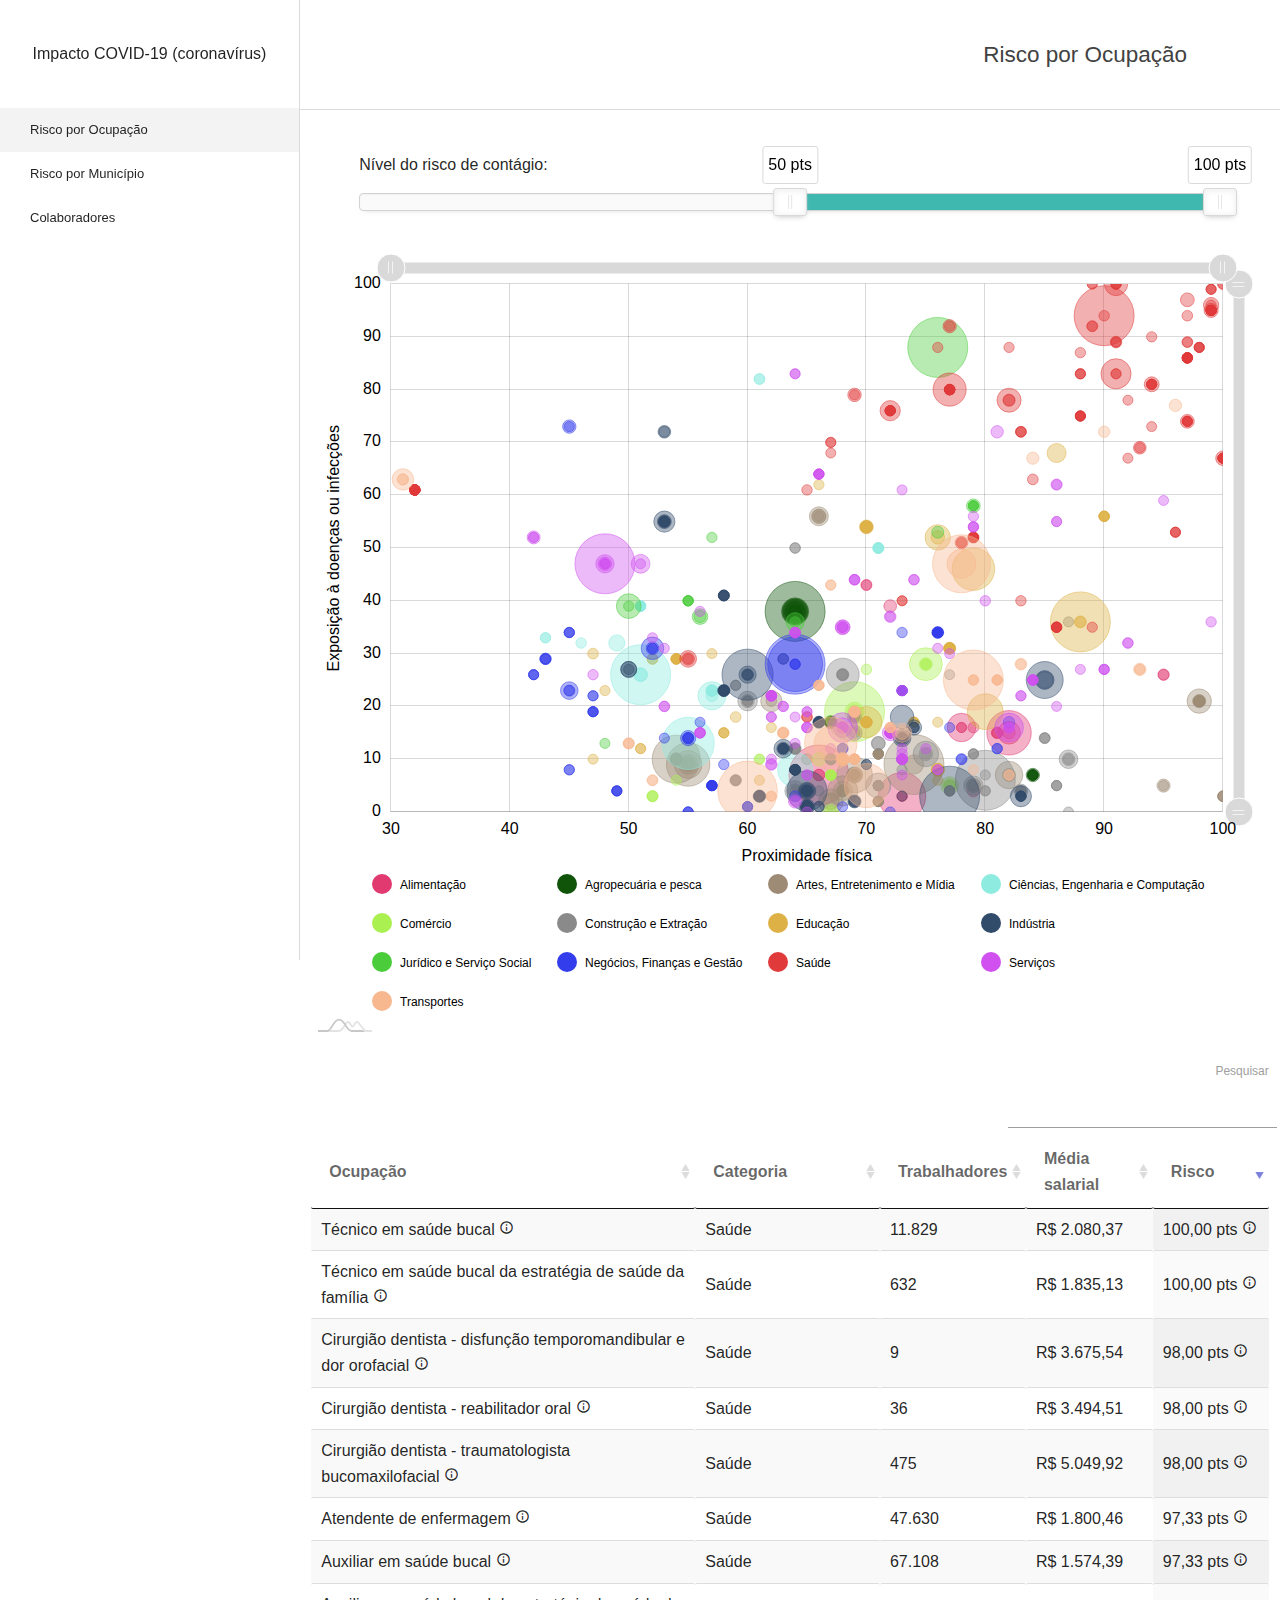
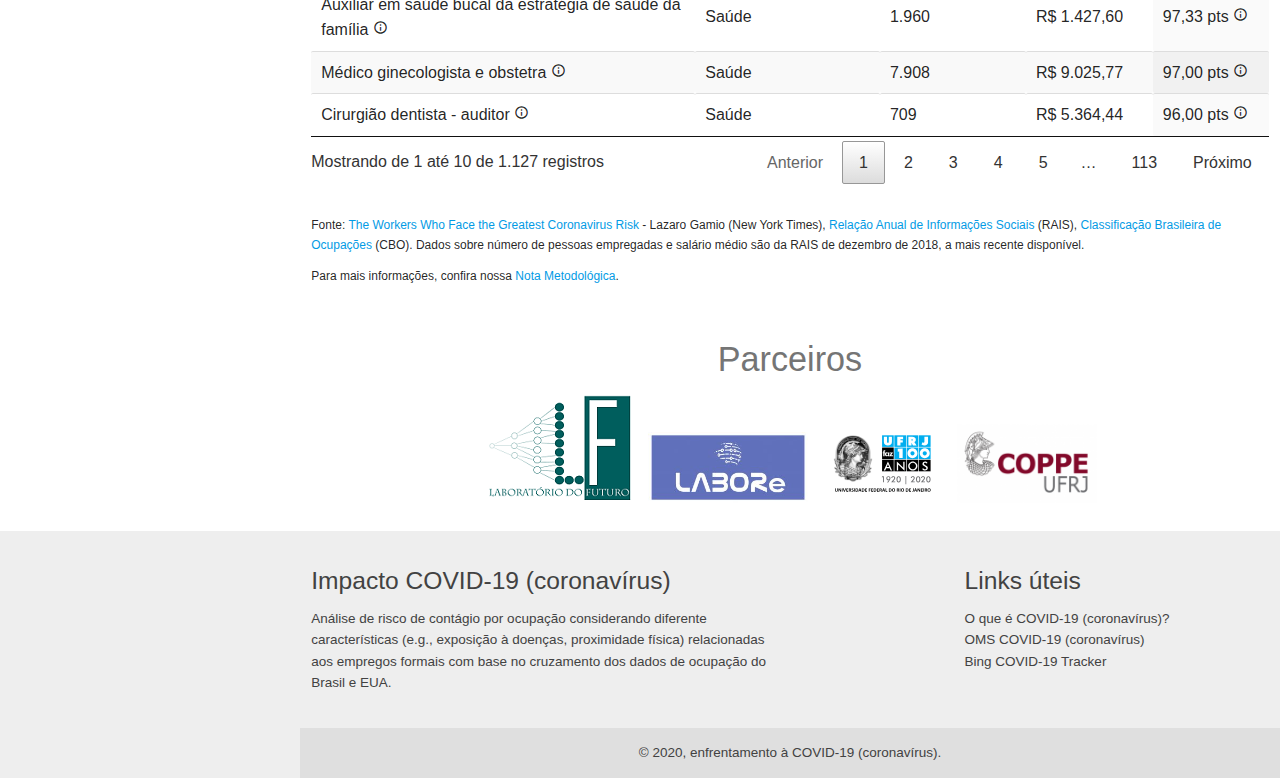
==== index.html @ 2da79224 "Modificação da URL da labore." ====
<!DOCTYPE html>
<html>
    <head>
        <!-- Global site tag (gtag.js) - Google Analytics -->
        <script async src="https://www.googletagmanager.com/gtag/js?id=UA-156894371-3"></script>
        <script>
            window.dataLayer = window.dataLayer || [];
            function gtag(){dataLayer.push(arguments);}
            gtag('js', new Date());
            gtag('config', 'UA-156894371-3');
        </script>

        <title>Risco de Contágio por Ocupação no Brasil - Impacto COVID-19 (coronavírus)</title>
        <meta http-equiv="Content-Type" content="text/html; charset=utf-8">
        <meta name="viewport" content="width=device-width, initial-scale=1.0">

        <meta name="description" content="Análise de risco de contágio por ocupação considerando diferente características (e.g., exposição à doenças, proximidade física) relacionadas aos empregos formais com base no cruzamento dos dados de ocupação do Brasil e EUA.">
        <meta name="keywords" content="covid-19, coronavírus, análise, risco, contágio, ocupação, emprego formal, exposição à doenças, proximidade física, contato com outras pessoas, Brasil, EUA, Estados Unidos">
        <meta name="robots" content="all" />

        <link rel="shortcut icon" href="image/favicon.png" type="image/ico"/>
        <link rel="apple-touch-icon-precomposed" sizes="57x57" href="image/apple-touch-icon-iphone.png"/>
        <link rel="apple-touch-icon-precomposed" sizes="72x72" href="image/apple-touch-icon-ipad.png"/>
        <link rel="apple-touch-icon-precomposed" sizes="114x114" href="image/apple-touch-icon-iphone-retina.png"/>

        <!--Import Google Icon Font-->
        <link href="https://fonts.googleapis.com/icon?family=Material+Icons" rel="stylesheet">
        <!--Import materialize plugin-->
        <link type="text/css" rel="stylesheet" href="plugins/materialize/css/materialize.min.css" media="screen,projection"/>
        <!--Import noUiSlider plugin-->
        <link type="text/css" rel="stylesheet" href="plugins/noUiSlider/nouislider.min.css" rel="stylesheet" />
        <!--Import DataTables plugin-->
        <link rel="stylesheet" type="text/css" href="plugins/DataTables/datatables.min.css"/>
        <!--Import application style-->
        <link type="text/css" rel="stylesheet" href="application.css" rel="stylesheet" />

        <!--Let browser know website is optimized for mobile-->
        <meta name="viewport" content="width=device-width, initial-scale=1.0"/>
        <!--[if lt IE 9]>
        <script src="//html5shiv.googlecode.com/svn/trunk/html5.js"></script>
        <![endif]-->
    </head>
    <body>
        <div id="loading"></div>
        <header>
            <nav class="top-nav">
                <div class="container">
                    <div class="nav-wrapper">
                        <div class="row">
                            <div class="col s12 m10 offset-m1">
                                <h1 class="header grey-text text-darken-3">Risco por Ocupação</h1>
                            </div>
                        </div>
                    </div>
                </div>
            </nav>
            <div class="container">
                <a href="#" data-target="nav-mobile" class="top-nav sidenav-trigger full hide-on-large-only">
                    <i class="material-icons">menu</i>
                </a>
            </div>
            <ul id="nav-mobile" class="sidenav sidenav-fixed">
                <li class="logo">Impacto COVID-19 (coronavírus)</li>
                <li class="bold active">
                    <a href="/" class="waves-effect waves-teal">Risco por Ocupação</a>
                </li>
                <li class="bold">
                    <a href="/municipio.html" class="waves-effect waves-teal">Risco por Município</a>
                </li>
                <li class="bold">
                    <a href="/colaboradores.html" class="waves-effect waves-teal">Colaboradores</a>
                </li>
            </ul>
        </header>
        <main>
            <div class="container">
                <div class="row">
                    <div class="col s12">
                        <br />
                        <div id="slider-container">
                            <p>Nível do risco de contágio:</p>
                            <div id="slider"></div>
                        </div>
                        <br />
                        <div id="chart-bubble"></div>
                    </div>
                </div>
                <div class="row">
                    <div class="col s12">
                        <table id="datatable" class="display responsive-table" width="100%"></table>
                    </div>
                </div>
                <div class="row">
                    <div id="research-notes" class="col s12">
                        <p>Fonte: <a href="https://www.nytimes.com/interactive/2020/03/15/business/economy/coronavirus-worker-risk.html">The Workers Who Face the Greatest Coronavirus Risk</a> - Lazaro Gamio (New York Times), <a href="http://trabalho.gov.br/rais">Relação Anual de Informações Sociais</a> (RAIS), <a href="http://www.mtecbo.gov.br/cbosite/pages/informacoesGerais.jsf">Classificação Brasileira de Ocupações</a> (CBO). Dados sobre número de pessoas empregadas e salário médio são da RAIS de dezembro de 2018, a mais recente disponível.</p>
                        <p>Para mais informações, confira nossa <a href="nota-metodologica.pdf">Nota Metodológica</a>.</p>
                    </div>
                </div>
                <div class="row">
                    <div class="col s12">
                        <h4 class="grey-text text-darken-1 center-align">Parceiros</h4>
                    </div>
                    <div class="col s12 center-align">
                        <a href="http://labfuturo.cos.ufrj.br/">
                            <img class="logo-laboratorio-futuro" src="image/logo-laboratorio-futuro.bmp" alt="Laboratório do Futuro" title="Laboratório do Futuro">
                        </a>
                        <a href="https://www.labore.tech/">
                            <img class="logo-labore" src="image/logo-labore.jpg" alt="LABORE" title="LABORE">
                        </a>
                        <a href="https://ufrj.br/">
                            <img class="logo-ufrj" src="image/logo-ufrj.svg" alt="UFRJ" title="UFRJ">
                        </a>
                        <a href="https://coppe.ufrj.br/">
                            <img class="logo-coppe" src="image/logo-coppe.png" alt="COPPE" title="COPPE">
                        </a>
                    </div>
                </div>
            </div>
        </main>
        <footer class="page-footer grey lighten-3">
            <div class="container">
                <div class="row">
                    <div class="col l6 s12">
                        <h5 class="grey-text text-darken-3">Impacto COVID-19 (coronavírus)</h5>
                        <p class="grey-text text-darken-3">Análise de risco de contágio por ocupação considerando diferente características (e.g., exposição à doenças, proximidade física) relacionadas aos empregos formais com base no cruzamento dos dados de ocupação do Brasil e EUA.</p>
                    </div>
                    <div class="col offset-l2 l4 s12">
                        <h5 class="grey-text text-darken-3">Links úteis</h5>
                        <ul>
                            <li><a class="grey-text text-darken-3" href="https://coronavirus.saude.gov.br/">O que é COVID-19 (coronavírus)?</a></li>
                            <li><a class="grey-text text-darken-3" href="https://www.who.int/health-topics/coronavirus">OMS COVID-19 (coronavírus)</a></li>
                            <li><a class="grey-text text-darken-3" href="https://www.bing.com/covid">Bing COVID-19 Tracker</a></li>
                        </ul>
                    </div>
                </div>
            </div>
            <div class="footer-copyright">
                <div class="grey-text text-darken-3 container center-align">
                    © 2020, enfrentamento à COVID-19 (coronavírus).
                </div>
            </div>
        </footer>

        <!--Import jquery plugin-->
        <script type="text/javascript" src="plugins/jquery/jquery-3.1.1.js"></script>

        <!--Import materialize plugin-->
        <script type="text/javascript" src="plugins/materialize/js/materialize.min.js"></script>

        <!--Import nouislider plugin-->
        <script type="text/javascript" src="plugins/noUiSlider/nouislider.min.js"></script>

        <!--Import amcharts plugin-->
        <script type="text/javascript" src="plugins/amcharts4/core.js"></script>
        <script type="text/javascript" src="plugins/amcharts4/charts.js"></script>
        <script type="text/javascript" src="plugins/amcharts4/themes/frozen.js"></script>
        <script type="text/javascript" src="plugins/amcharts4/lang/pt_BR.js"></script>

        <!--Import DataTables plugin-->
        <script type="text/javascript" src="plugins/DataTables/datatables.min.js"></script>

        <!--Import index script-->
        <script type="text/javascript" src="index.js"></script>
    </body>
</html>
---- plugins/noUiSlider/nouislider.min.css ----
/*! nouislider - 14.1.1 - 12/15/2019 */
.noUi-target,.noUi-target *{-webkit-touch-callout:none;-webkit-tap-highlight-color:transparent;-webkit-user-select:none;-ms-touch-action:none;touch-action:none;-ms-user-select:none;-moz-user-select:none;user-select:none;-moz-box-sizing:border-box;box-sizing:border-box}.noUi-target{position:relative}.noUi-base,.noUi-connects{width:100%;height:100%;position:relative;z-index:1}.noUi-connects{overflow:hidden;z-index:0}.noUi-connect,.noUi-origin{will-change:transform;position:absolute;z-index:1;top:0;right:0;-ms-transform-origin:0 0;-webkit-transform-origin:0 0;-webkit-transform-style:preserve-3d;transform-origin:0 0;transform-style:flat}.noUi-connect{height:100%;width:100%}.noUi-origin{height:10%;width:10%}.noUi-txt-dir-rtl.noUi-horizontal .noUi-origin{left:0;right:auto}.noUi-vertical .noUi-origin{width:0}.noUi-horizontal .noUi-origin{height:0}.noUi-handle{-webkit-backface-visibility:hidden;backface-visibility:hidden;position:absolute}.noUi-touch-area{height:100%;width:100%}.noUi-state-tap .noUi-connect,.noUi-state-tap .noUi-origin{-webkit-transition:transform .3s;transition:transform .3s}.noUi-state-drag *{cursor:inherit!important}.noUi-horizontal{height:18px}.noUi-horizontal .noUi-handle{width:34px;height:28px;right:-17px;top:-6px}.noUi-vertical{width:18px}.noUi-vertical .noUi-handle{width:28px;height:34px;right:-6px;top:-17px}.noUi-txt-dir-rtl.noUi-horizontal .noUi-handle{left:-17px;right:auto}.noUi-target{background:#FAFAFA;border-radius:4px;border:1px solid #D3D3D3;box-shadow:inset 0 1px 1px #F0F0F0,0 3px 6px -5px #BBB}.noUi-connects{border-radius:3px}.noUi-connect{background:#3FB8AF}.noUi-draggable{cursor:ew-resize}.noUi-vertical .noUi-draggable{cursor:ns-resize}.noUi-handle{border:1px solid #D9D9D9;border-radius:3px;background:#FFF;cursor:default;box-shadow:inset 0 0 1px #FFF,inset 0 1px 7px #EBEBEB,0 3px 6px -3px #BBB}.noUi-active{box-shadow:inset 0 0 1px #FFF,inset 0 1px 7px #DDD,0 3px 6px -3px #BBB}.noUi-handle:after,.noUi-handle:before{content:"";display:block;position:absolute;height:14px;width:1px;background:#E8E7E6;left:14px;top:6px}.noUi-handle:after{left:17px}.noUi-vertical .noUi-handle:after,.noUi-vertical .noUi-handle:before{width:14px;height:1px;left:6px;top:14px}.noUi-vertical .noUi-handle:after{top:17px}[disabled] .noUi-connect{background:#B8B8B8}[disabled] .noUi-handle,[disabled].noUi-handle,[disabled].noUi-target{cursor:not-allowed}.noUi-pips,.noUi-pips *{-moz-box-sizing:border-box;box-sizing:border-box}.noUi-pips{position:absolute;color:#999}.noUi-value{position:absolute;white-space:nowrap;text-align:center}.noUi-value-sub{color:#ccc;font-size:10px}.noUi-marker{position:absolute;background:#CCC}.noUi-marker-sub{background:#AAA}.noUi-marker-large{background:#AAA}.noUi-pips-horizontal{padding:10px 0;height:80px;top:100%;left:0;width:100%}.noUi-value-horizontal{-webkit-transform:translate(-50%,50%);transform:translate(-50%,50%)}.noUi-rtl .noUi-value-horizontal{-webkit-transform:translate(50%,50%);transform:translate(50%,50%)}.noUi-marker-horizontal.noUi-marker{margin-left:-1px;width:2px;height:5px}.noUi-marker-horizontal.noUi-marker-sub{height:10px}.noUi-marker-horizontal.noUi-marker-large{height:15px}.noUi-pips-vertical{padding:0 10px;height:100%;top:0;left:100%}.noUi-value-vertical{-webkit-transform:translate(0,-50%);transform:translate(0,-50%);padding-left:25px}.noUi-rtl .noUi-value-vertical{-webkit-transform:translate(0,50%);transform:translate(0,50%)}.noUi-marker-vertical.noUi-marker{width:5px;height:2px;margin-top:-1px}.noUi-marker-vertical.noUi-marker-sub{width:10px}.noUi-marker-vertical.noUi-marker-large{width:15px}.noUi-tooltip{display:block;position:absolute;border:1px solid #D9D9D9;border-radius:3px;background:#fff;color:#000;padding:5px;text-align:center;white-space:nowrap}.noUi-horizontal .noUi-tooltip{-webkit-transform:translate(-50%,0);transform:translate(-50%,0);left:50%;bottom:120%}.noUi-vertical .noUi-tooltip{-webkit-transform:translate(0,-50%);transform:translate(0,-50%);top:50%;right:120%}
---- application.css ----
body {
	display: flex;
	min-height: 100vh;
	flex-direction: column;
}

#loading {
	display: block;
	position: fixed;
    z-index: 1000;
    top: 0;
    left: 0;
    height: 100%;
    width: 100%;
	background: rgba(255, 255, 255, .7) 
                url('image/loading.gif') 
                50% 50% 
                no-repeat;
}

.header {
    color: #455a64;
    font-weight: 300;
}

nav.top-nav h1.header {
	margin: 0;
	padding-top: 43px;
	font-size: 1.5rem;
	text-align: right
}

a.sidenav-trigger.top-nav {
	color: #455a64;
}

ul.sidenav.sidenav-fixed li.logo {
    text-align: center;
    margin-top: 32px;
    margin-bottom: 32px;
}

main {
	flex: 1 0 auto;
}

#slider-container {
	max-width: 90%;
    margin: auto;
}

#chart-bubble {
	width: 100%;
	height: 800px
}

#chart-map {
	width: 100%;
	height: 500px
}

#chart-map-legend-container {
	width: 55px;
	padding: 5px;
	left: 10px !important;
	bottom: 30px !important;
	background-color: #fff;
	border: 1px solid #eee;
	text-align: center;
	font-size: 12px;
	-webkit-border-radius: 5px;
	-moz-border-radius: 5px;
	border-radius: 5px;
}

#chart-map-type-container {
	left: 10px !important;
	top: 10px !important;
}

#chart-map-type {
	display: block !important;
}

#chart-map-legend img {
	margin-top: 10px;
	margin-bottom: 10px;
}

#datatable_length {
	display: none;
}

#research-notes {
	font-size: 12px;
}

.logo-laboratorio-futuro {
	max-width: 150px;
}

.logo-labore {
	max-width: 160px;
	margin-left: 10px;
}

.logo-ufrj {
	max-width: 120px;
	margin-left: 10px;
}

.logo-coppe {
	max-width: 140px;
	margin-left: 10px;
}

@media screen and (max-width:992px) and (min-width:600px) {

	#datatable>thead>tr>th {
		width: 100% !important;
		height: 40px !important;
		padding: 0px !important;
		border-bottom: 1px solid #ccc;
	}

	#datatable>tbody>tr>td {
		width: 100% !important;
		height: 40px !important;
		padding: 0px !important;
	}

	#datatable>thead>tr {
		padding: 0px !important;
	}

	#datatable>thead {
		width: 20% !important;
	}

	#datatable>tbody {
		width: 79% !important;
	}

}

@media screen and (max-width:599px) {

	nav .brand-logo {
	    font-size: 1.3rem;
	}

	#datatable>thead>tr>th {
		width: 100% !important;
		height: 40px !important;
		padding: 0px !important;
		border-bottom: 1px solid #ccc;
	}

	#datatable>tbody>tr>td {
		width: 100% !important;
		height: 40px !important;
		padding: 0px !important;
	}

	#datatable>thead>tr {
		padding: 0px !important;
	}

	#datatable>thead {
		width: 30% !important;
	}

	#datatable>tbody {
		width: 69% !important;
	}

}
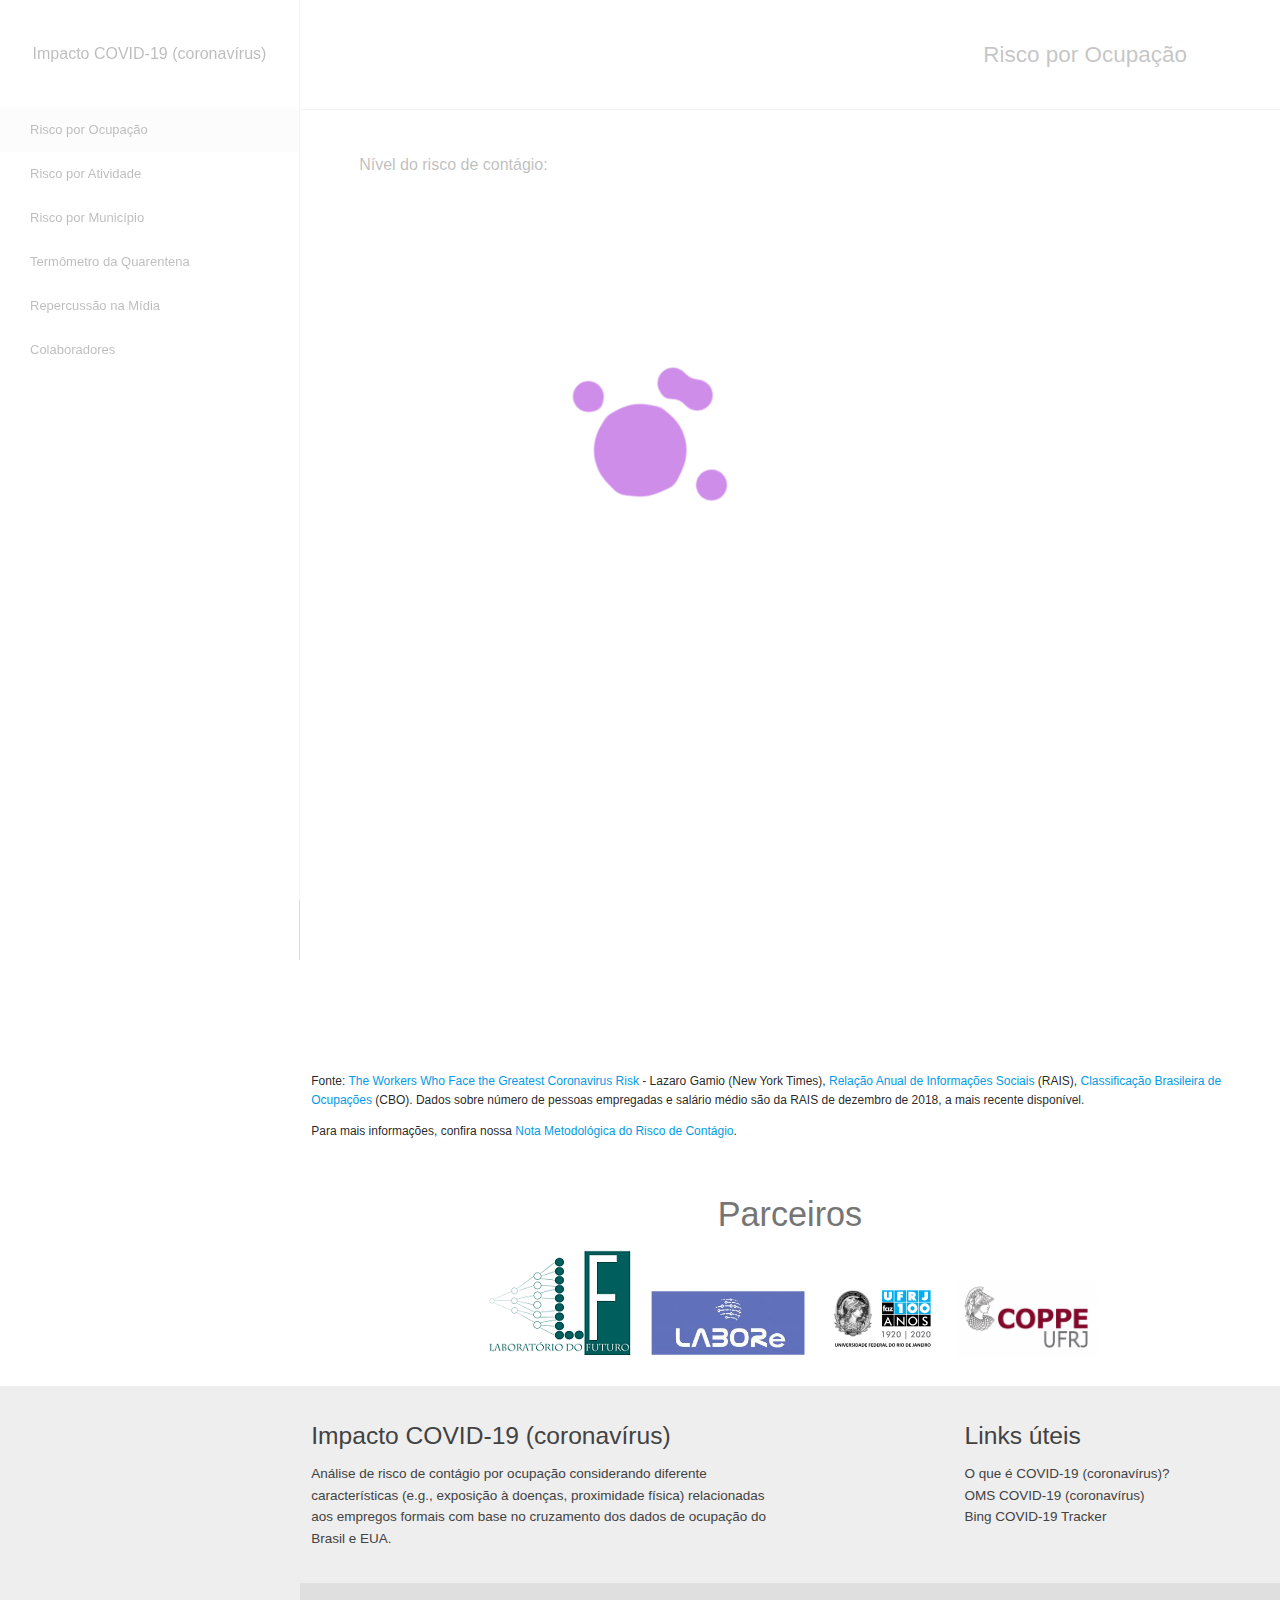
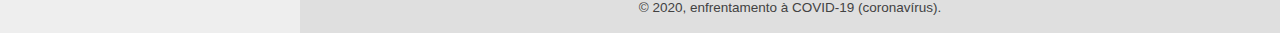
==== commit 6433aa4b: "Adição da página de risco por atividade (CNAE)." ====
--- a/index.html
+++ b/index.html
@@ -32,7 +32,7 @@
         <!--Import DataTables plugin-->
         <link rel="stylesheet" type="text/css" href="plugins/DataTables/datatables.min.css"/>
         <!--Import application style-->
-        <link type="text/css" rel="stylesheet" href="application.css" rel="stylesheet" />
+        <link type="text/css" rel="stylesheet" href="css/application.css" rel="stylesheet" />
 
         <!--Let browser know website is optimized for mobile-->
         <meta name="viewport" content="width=device-width, initial-scale=1.0"/>
@@ -65,7 +65,16 @@
                     <a href="/" class="waves-effect waves-teal">Risco por Ocupação</a>
                 </li>
                 <li class="bold">
+                    <a href="/atividade.html" class="waves-effect waves-teal">Risco por Atividade</a>
+                </li>
+                <li class="bold">
                     <a href="/municipio.html" class="waves-effect waves-teal">Risco por Município</a>
+                </li>
+                <li class="bold">
+                    <a href="/termometro-quarentena.html" class="waves-effect waves-teal">Termômetro da Quarentena</a>
+                </li>
+                <li class="bold">
+                    <a href="/repercussao-midia.html" class="waves-effect waves-teal">Repercussão na Mídia</a>
                 </li>
                 <li class="bold">
                     <a href="/colaboradores.html" class="waves-effect waves-teal">Colaboradores</a>
@@ -77,12 +86,12 @@
                 <div class="row">
                     <div class="col s12">
                         <br />
-                        <div id="slider-container">
+                        <div class="center-container">
                             <p>Nível do risco de contágio:</p>
                             <div id="slider"></div>
                         </div>
                         <br />
-                        <div id="chart-bubble"></div>
+                        <div id="chart-bubble-occupations"></div>
                     </div>
                 </div>
                 <div class="row">
@@ -93,7 +102,7 @@
                 <div class="row">
                     <div id="research-notes" class="col s12">
                         <p>Fonte: <a href="https://www.nytimes.com/interactive/2020/03/15/business/economy/coronavirus-worker-risk.html">The Workers Who Face the Greatest Coronavirus Risk</a> - Lazaro Gamio (New York Times), <a href="http://trabalho.gov.br/rais">Relação Anual de Informações Sociais</a> (RAIS), <a href="http://www.mtecbo.gov.br/cbosite/pages/informacoesGerais.jsf">Classificação Brasileira de Ocupações</a> (CBO). Dados sobre número de pessoas empregadas e salário médio são da RAIS de dezembro de 2018, a mais recente disponível.</p>
-                        <p>Para mais informações, confira nossa <a href="nota-metodologica.pdf">Nota Metodológica</a>.</p>
+                        <p>Para mais informações, confira nossa <a href="nota-metodologica/risco-contagio.pdf">Nota Metodológica do Risco de Contágio</a>.</p>
                     </div>
                 </div>
                 <div class="row">
@@ -160,6 +169,6 @@
         <script type="text/javascript" src="plugins/DataTables/datatables.min.js"></script>
 
         <!--Import index script-->
-        <script type="text/javascript" src="index.js"></script>
+        <script type="text/javascript" src="js/index.js"></script>
     </body>
 </html>--- a/css/application.css
+++ b/css/application.css
@@ -0,0 +1,188 @@
+body {
+	display: flex;
+	min-height: 100vh;
+	flex-direction: column;
+}
+
+#loading {
+	display: block;
+	position: fixed;
+    z-index: 1000;
+    top: 0;
+    left: 0;
+    height: 100%;
+    width: 100%;
+	background: rgba(255, 255, 255, .7) 
+                url('../image/loading.gif') 
+                50% 50% 
+                no-repeat;
+}
+
+.header {
+    color: #455a64;
+    font-weight: 300;
+}
+
+nav.top-nav h1.header {
+	margin: 0;
+	padding-top: 43px;
+	font-size: 1.5rem;
+	text-align: right
+}
+
+a.sidenav-trigger.top-nav {
+	color: #455a64;
+}
+
+ul.sidenav.sidenav-fixed li.logo {
+    text-align: center;
+    margin-top: 32px;
+    margin-bottom: 32px;
+}
+
+main {
+	flex: 1 0 auto;
+}
+
+.center-container {
+	max-width: 90%;
+    margin: auto;
+}
+
+#chart-bubble-occupations {
+	width: 100%;
+	height: 800px
+}
+
+#chart-bubble-activities {
+	width: 100%;
+	height: 500px
+}
+
+#chart-map {
+	width: 100%;
+	height: 500px
+}
+
+#chart-date-based {
+	width: 100%;
+	height: 500px
+}
+
+#chart-map-legend-container {
+	width: 55px;
+	padding: 5px;
+	left: 10px !important;
+	bottom: 30px !important;
+	background-color: #fff;
+	border: 1px solid #eee;
+	text-align: center;
+	font-size: 12px;
+	-webkit-border-radius: 5px;
+	-moz-border-radius: 5px;
+	border-radius: 5px;
+}
+
+#chart-map-type-container {
+	left: 10px !important;
+	top: 10px !important;
+}
+
+#chart-map-type {
+	display: block !important;
+}
+
+#chart-map-legend img {
+	margin-top: 10px;
+	margin-bottom: 10px;
+}
+
+#datatable_length {
+	display: none;
+}
+
+#research-notes {
+	font-size: 12px;
+}
+
+.logo-laboratorio-futuro {
+	max-width: 150px;
+}
+
+.logo-labore {
+	max-width: 160px;
+	margin-left: 10px;
+}
+
+.logo-ufrj {
+	max-width: 120px;
+	margin-left: 10px;
+}
+
+.logo-coppe {
+	max-width: 140px;
+	margin-left: 10px;
+}
+
+@media screen and (max-width:992px) and (min-width:600px) {
+
+	#datatable>thead>tr>th {
+		width: 100% !important;
+		height: 40px !important;
+		padding: 0px !important;
+		border-bottom: 1px solid #ccc;
+	}
+
+	#datatable>tbody>tr>td {
+		width: 100% !important;
+		height: 40px !important;
+		padding: 0px !important;
+	}
+
+	#datatable>thead>tr {
+		padding: 0px !important;
+	}
+
+	#datatable>thead {
+		width: 25% !important;
+	}
+
+	#datatable>tbody {
+		width: 74% !important;
+	}
+
+}
+
+@media screen and (max-width:599px) {
+
+	nav .brand-logo {
+	    font-size: 1.3rem;
+	}
+
+	#datatable>thead>tr>th {
+		width: 100% !important;
+		height: 40px !important;
+		padding: 0px !important;
+		border-bottom: 1px solid #ccc;
+	}
+
+	#datatable>tbody>tr>td {
+		width: 100% !important;
+		height: 40px !important;
+		padding: 0px !important;
+	}
+
+	#datatable>thead>tr {
+		padding: 0px !important;
+	}
+
+	#datatable>thead {
+		width: 30% !important;
+		font-size: 12px;
+	}
+
+	#datatable>tbody {
+		width: 69% !important;
+	}
+
+}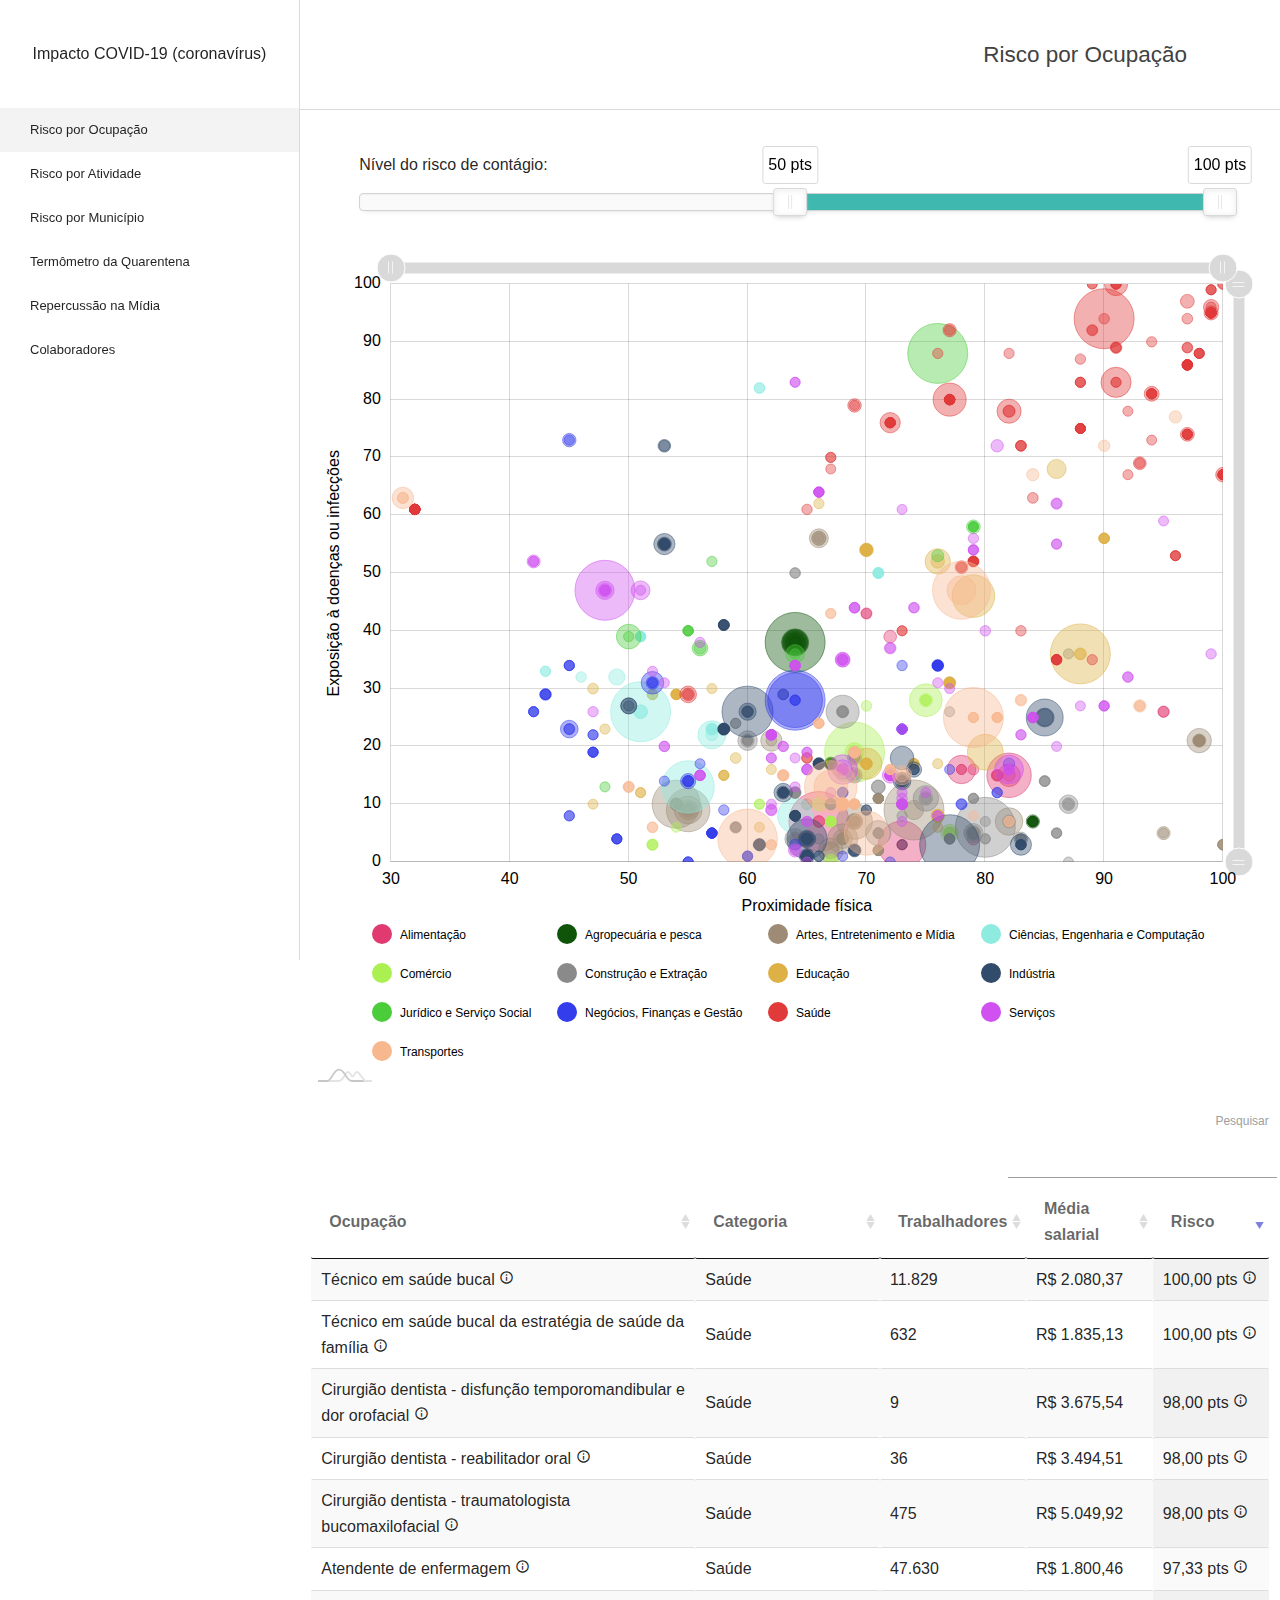
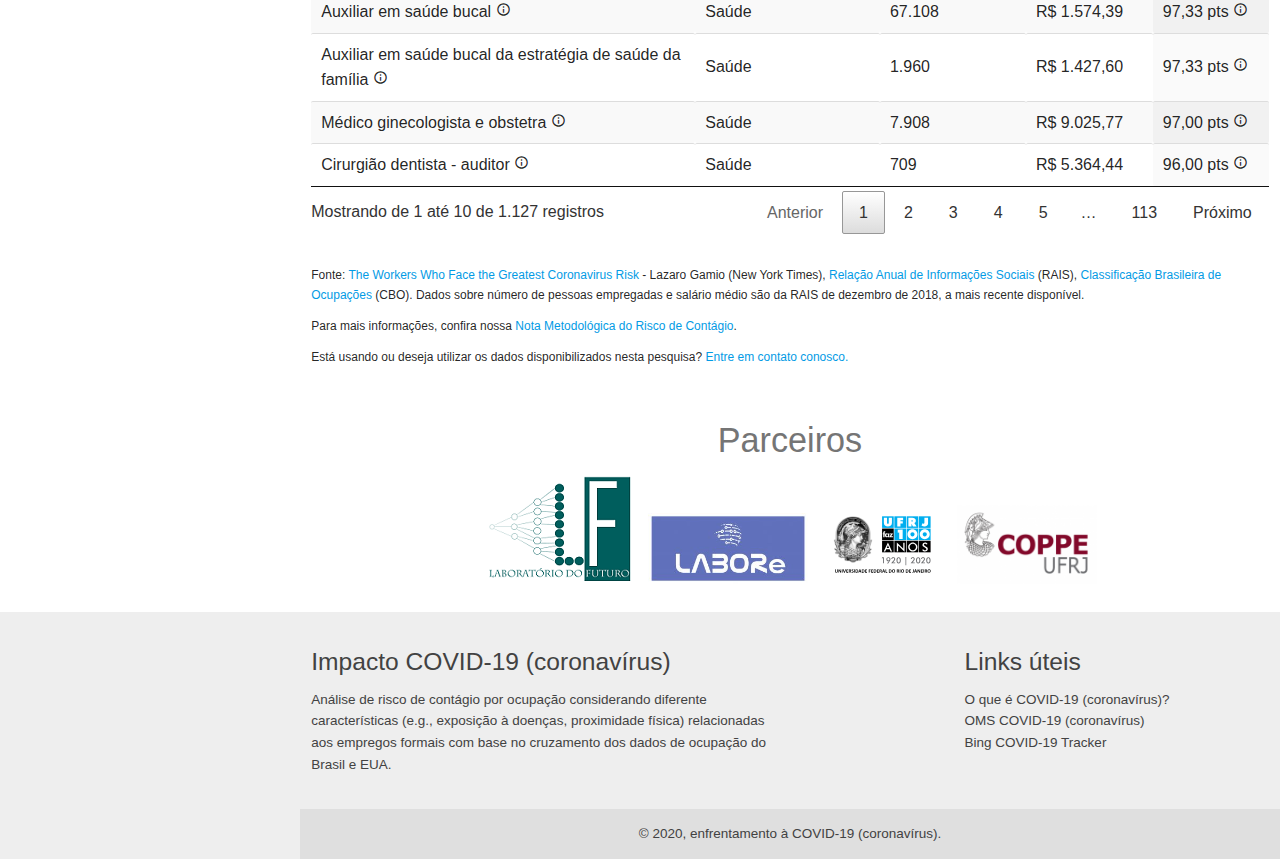
==== commit 06920a21: "Atualização do dataset de mobilidade e adição do mailto para uso dos dados." ====
--- a/index.html
+++ b/index.html
@@ -103,6 +103,7 @@
                     <div id="research-notes" class="col s12">
                         <p>Fonte: <a href="https://www.nytimes.com/interactive/2020/03/15/business/economy/coronavirus-worker-risk.html">The Workers Who Face the Greatest Coronavirus Risk</a> - Lazaro Gamio (New York Times), <a href="http://trabalho.gov.br/rais">Relação Anual de Informações Sociais</a> (RAIS), <a href="http://www.mtecbo.gov.br/cbosite/pages/informacoesGerais.jsf">Classificação Brasileira de Ocupações</a> (CBO). Dados sobre número de pessoas empregadas e salário médio são da RAIS de dezembro de 2018, a mais recente disponível.</p>
                         <p>Para mais informações, confira nossa <a href="nota-metodologica/risco-contagio.pdf">Nota Metodológica do Risco de Contágio</a>.</p>
+                        <p>Está usando ou deseja utilizar os dados disponibilizados nesta pesquisa? <a href='mailto:yuriodelima@cos.ufrj.br,dmc@cos.ufrj.br,jano@cos.ufrj.br'>Entre em contato conosco.</a></p>
                     </div>
                 </div>
                 <div class="row">
--- a/css/application.css
+++ b/css/application.css
@@ -51,17 +51,17 @@
 
 #chart-bubble-occupations {
 	width: 100%;
-	height: 800px
+	height: 850px
 }
 
 #chart-bubble-activities {
 	width: 100%;
-	height: 500px
+	height: 1120px
 }
 
 #chart-map {
 	width: 100%;
-	height: 500px
+	height: 560px
 }
 
 #chart-date-based {
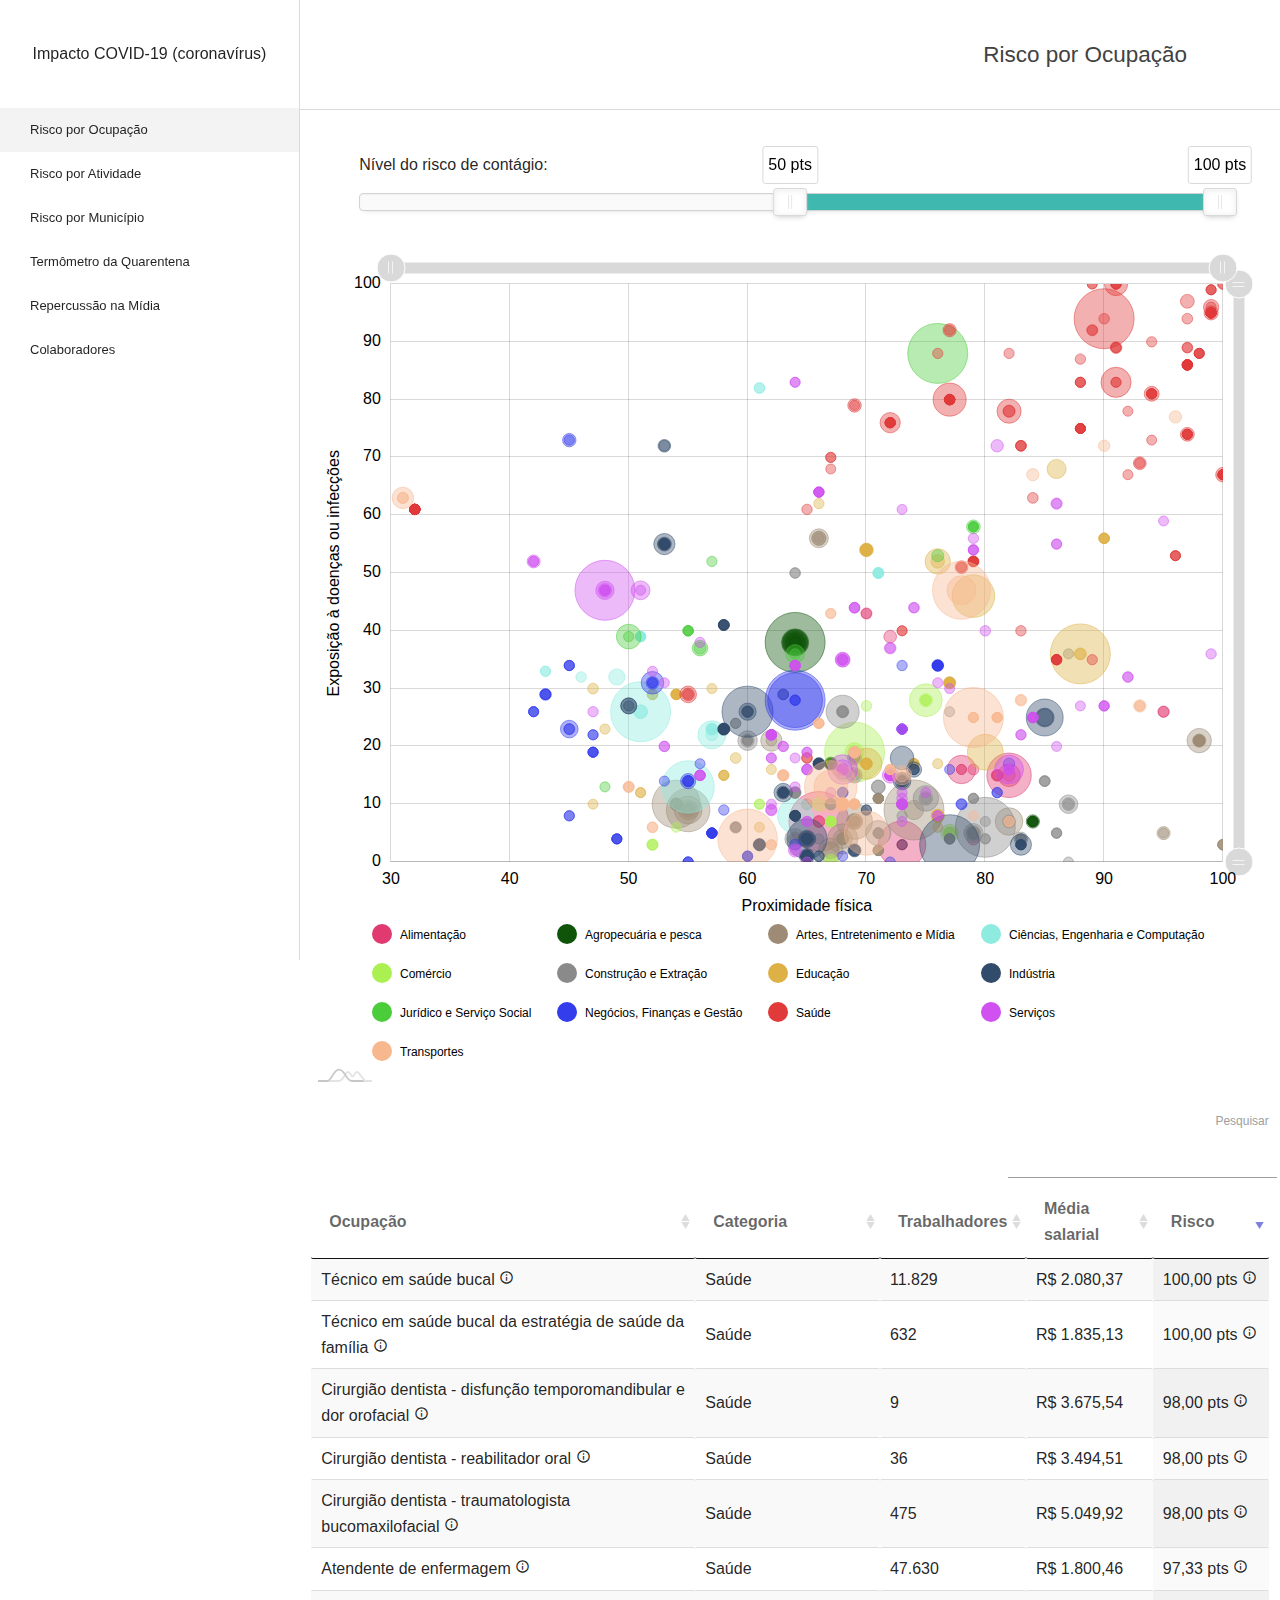
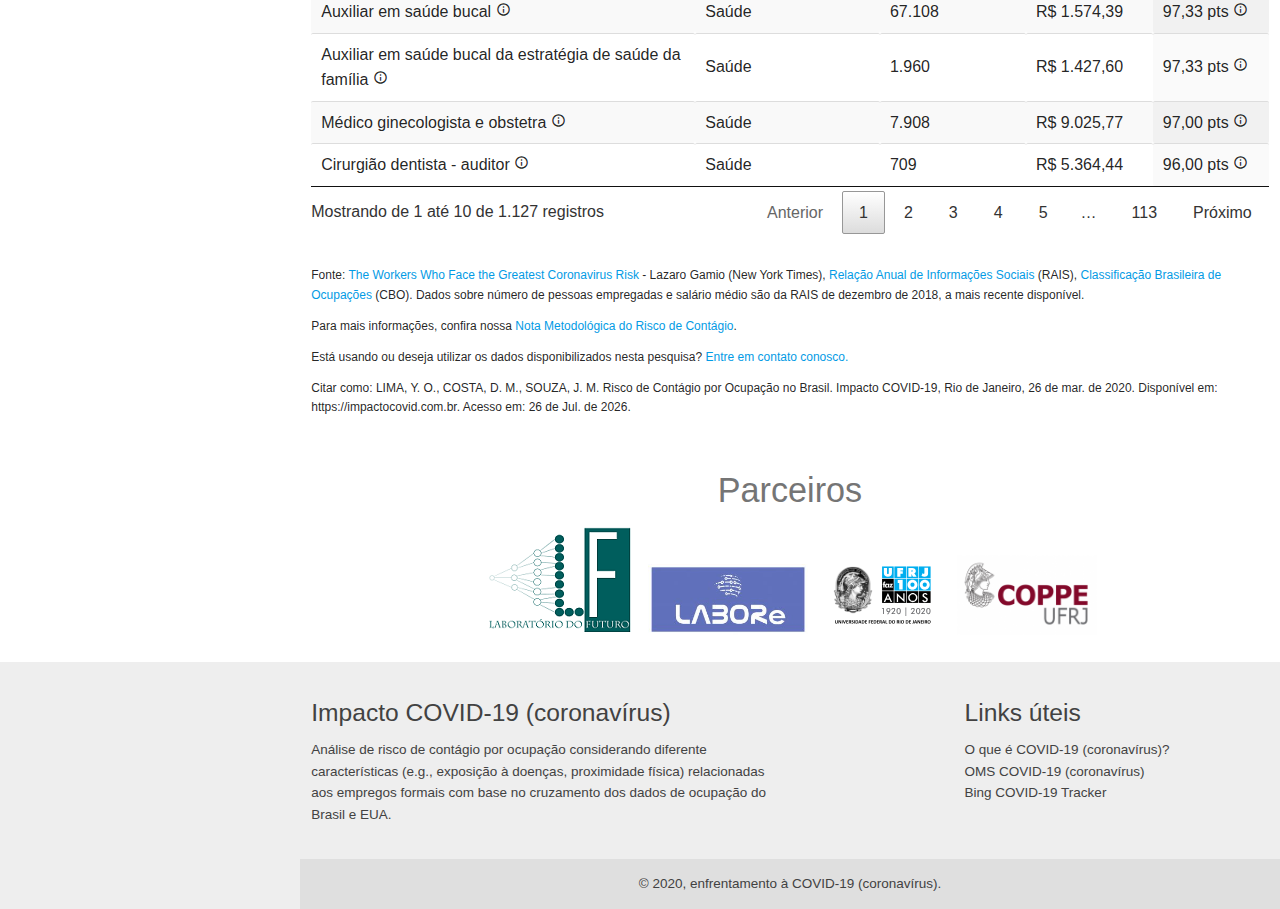
==== commit d9d140de: "Atualização da página de repercussão e adicionado forma de citação." ====
--- a/index.html
+++ b/index.html
@@ -104,6 +104,17 @@
                         <p>Fonte: <a href="https://www.nytimes.com/interactive/2020/03/15/business/economy/coronavirus-worker-risk.html">The Workers Who Face the Greatest Coronavirus Risk</a> - Lazaro Gamio (New York Times), <a href="http://trabalho.gov.br/rais">Relação Anual de Informações Sociais</a> (RAIS), <a href="http://www.mtecbo.gov.br/cbosite/pages/informacoesGerais.jsf">Classificação Brasileira de Ocupações</a> (CBO). Dados sobre número de pessoas empregadas e salário médio são da RAIS de dezembro de 2018, a mais recente disponível.</p>
                         <p>Para mais informações, confira nossa <a href="nota-metodologica/risco-contagio.pdf">Nota Metodológica do Risco de Contágio</a>.</p>
                         <p>Está usando ou deseja utilizar os dados disponibilizados nesta pesquisa? <a href='mailto:yuriodelima@cos.ufrj.br,dmc@cos.ufrj.br,jano@cos.ufrj.br'>Entre em contato conosco.</a></p>
+                        <p>
+                            Citar como: LIMA, Y. O., COSTA, D. M., SOUZA, J. M. Risco de Contágio por Ocupação no Brasil. Impacto COVID-19, Rio de Janeiro, 26 de mar. de 2020. Disponível em: https://impactocovid.com.br. Acesso em: 
+                            <script>
+                            var date = new Date;
+                            var year = date.getFullYear();
+                            var month = date.getMonth();
+                            var day = date.getDate();
+                            var months = ['Jan', 'Fev', 'Mar', 'Abr', 'Mai', 'Jun', 'Jul', 'Ago', 'Set', 'Out', 'Nov', 'Dez'];
+                            document.write(day + ' de ' + months[month] + '. de ' + year + '.');
+                            </script>
+                        </p>
                     </div>
                 </div>
                 <div class="row">
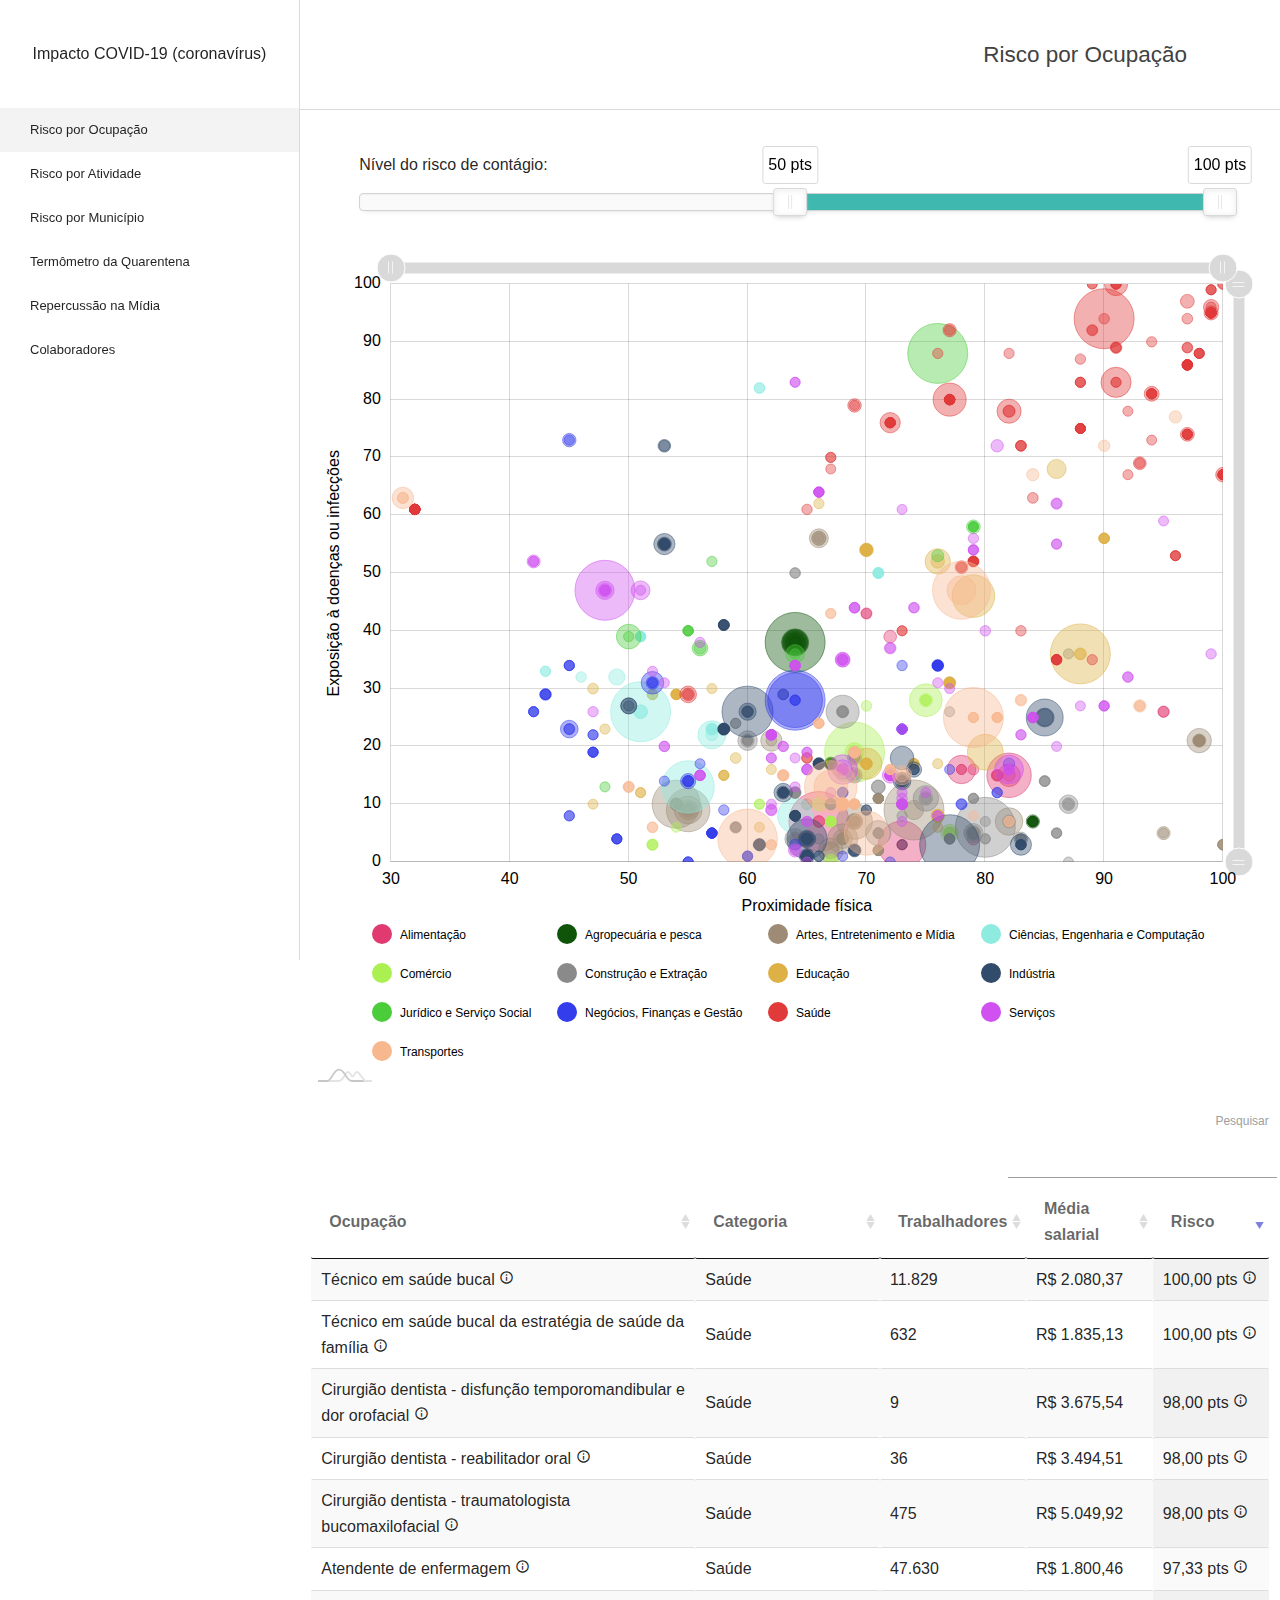
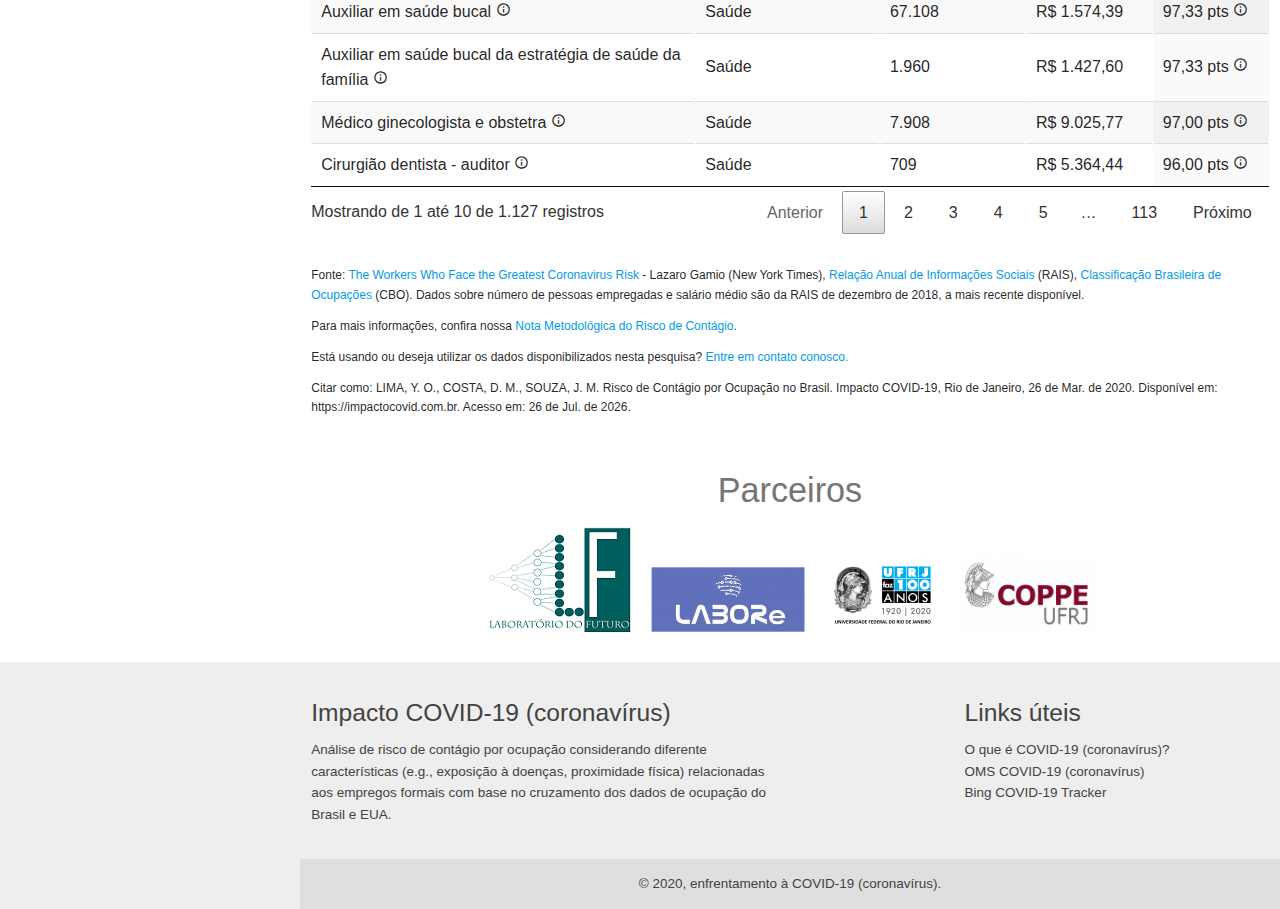
==== commit 6da64ad4: "Correção no padrão da apresentação do mês na citação." ====
--- a/index.html
+++ b/index.html
@@ -105,7 +105,7 @@
                         <p>Para mais informações, confira nossa <a href="nota-metodologica/risco-contagio.pdf">Nota Metodológica do Risco de Contágio</a>.</p>
                         <p>Está usando ou deseja utilizar os dados disponibilizados nesta pesquisa? <a href='mailto:yuriodelima@cos.ufrj.br,dmc@cos.ufrj.br,jano@cos.ufrj.br'>Entre em contato conosco.</a></p>
                         <p>
-                            Citar como: LIMA, Y. O., COSTA, D. M., SOUZA, J. M. Risco de Contágio por Ocupação no Brasil. Impacto COVID-19, Rio de Janeiro, 26 de mar. de 2020. Disponível em: https://impactocovid.com.br. Acesso em: 
+                            Citar como: LIMA, Y. O., COSTA, D. M., SOUZA, J. M. Risco de Contágio por Ocupação no Brasil. Impacto COVID-19, Rio de Janeiro, 26 de Mar. de 2020. Disponível em: https://impactocovid.com.br. Acesso em: 
                             <script>
                             var date = new Date;
                             var year = date.getFullYear();
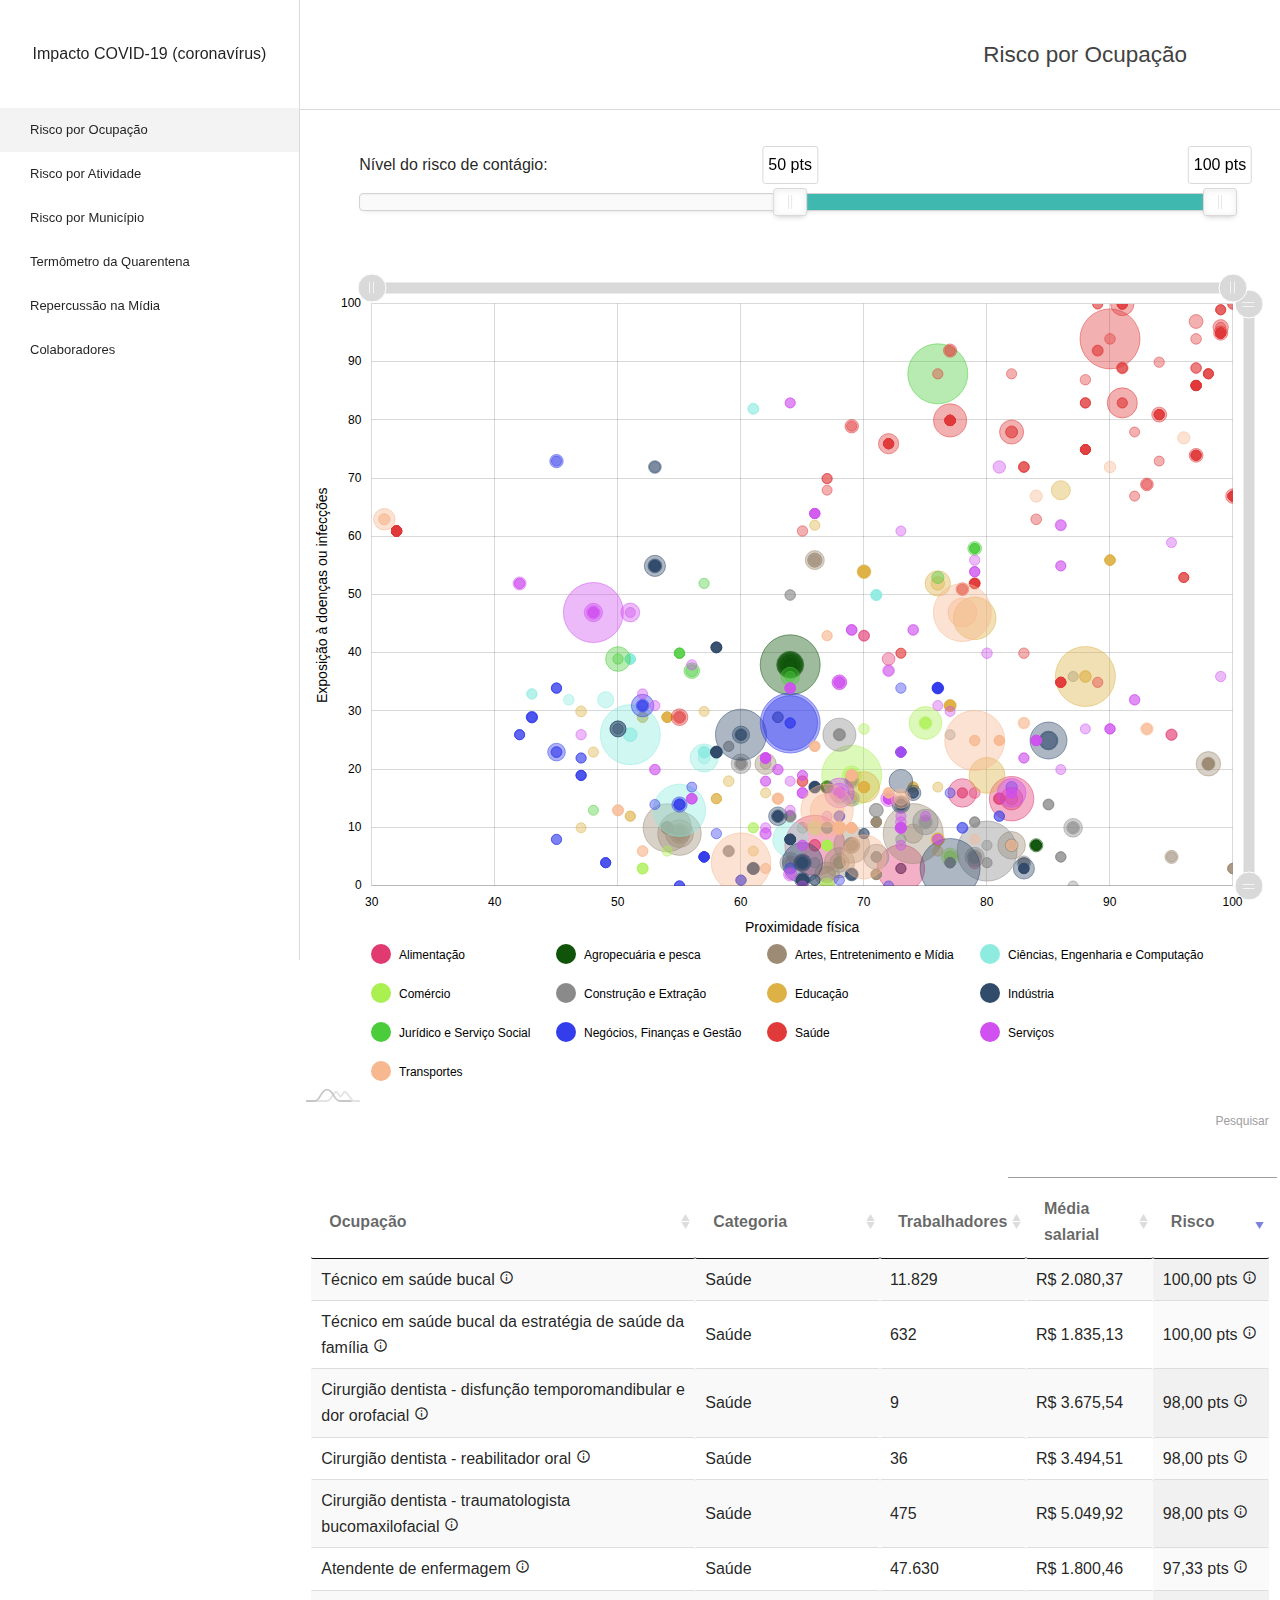
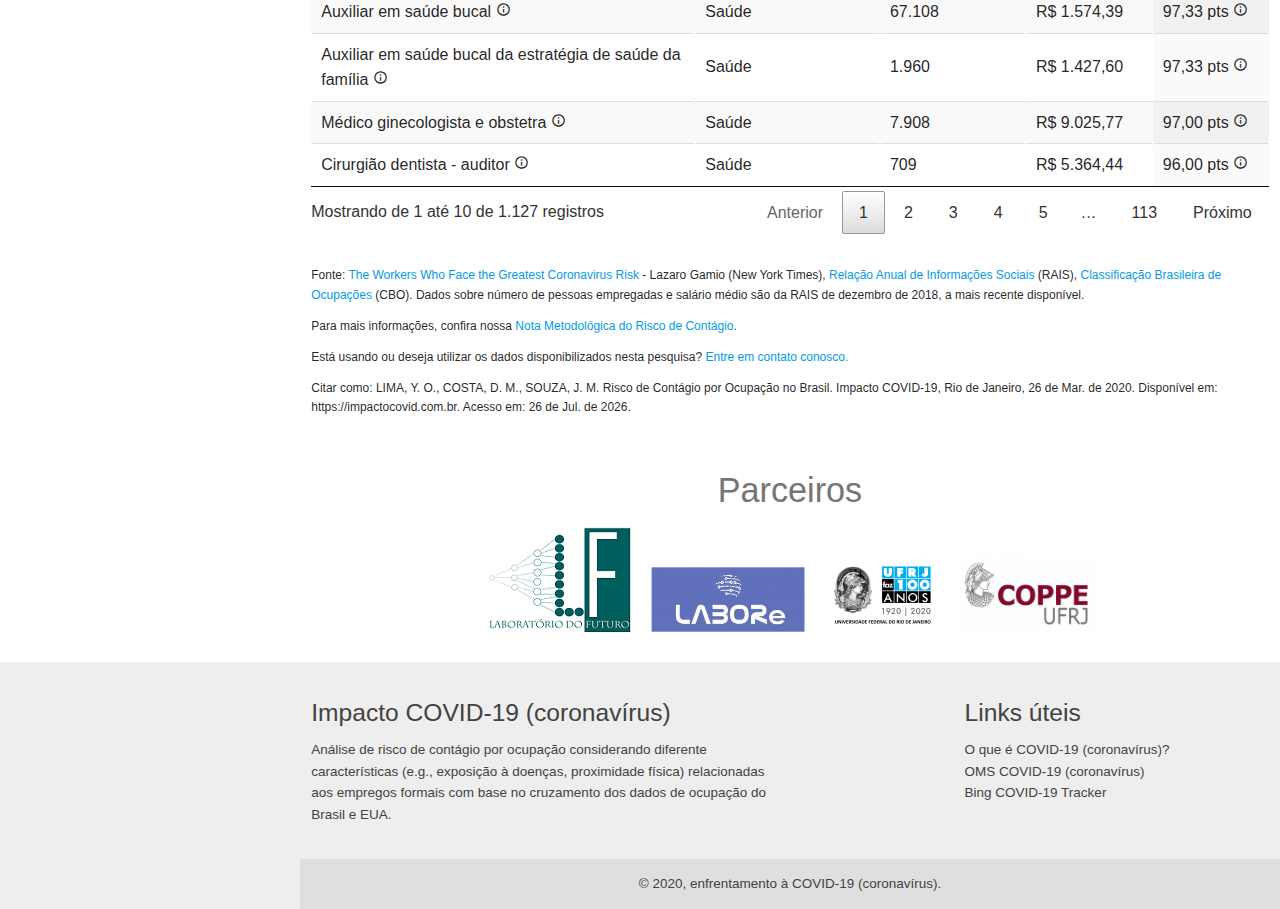
==== commit 8d1ca931: "Refatoração do site e atualização do dataset de mobilidade." ====
--- a/index.html
+++ b/index.html
@@ -90,10 +90,12 @@
                             <p>Nível do risco de contágio:</p>
                             <div id="slider"></div>
                         </div>
-                        <br />
-                        <div id="chart-bubble-occupations"></div>
                     </div>
                 </div>
+            </div>
+            <br />
+            <div id="chart-bubble-occupations"></div>
+            <div class="container">
                 <div class="row">
                     <div class="col s12">
                         <table id="datatable" class="display responsive-table" width="100%"></table>
--- a/css/application.css
+++ b/css/application.css
@@ -51,22 +51,22 @@
 
 #chart-bubble-occupations {
 	width: 100%;
-	height: 850px
+	height: 850px;
 }
 
 #chart-bubble-activities {
 	width: 100%;
-	height: 1120px
+	height: 1120px;
 }
 
 #chart-map {
 	width: 100%;
-	height: 560px
+	height: 560px;
 }
 
 #chart-date-based {
 	width: 100%;
-	height: 500px
+	height: 500px;
 }
 
 #chart-map-legend-container {
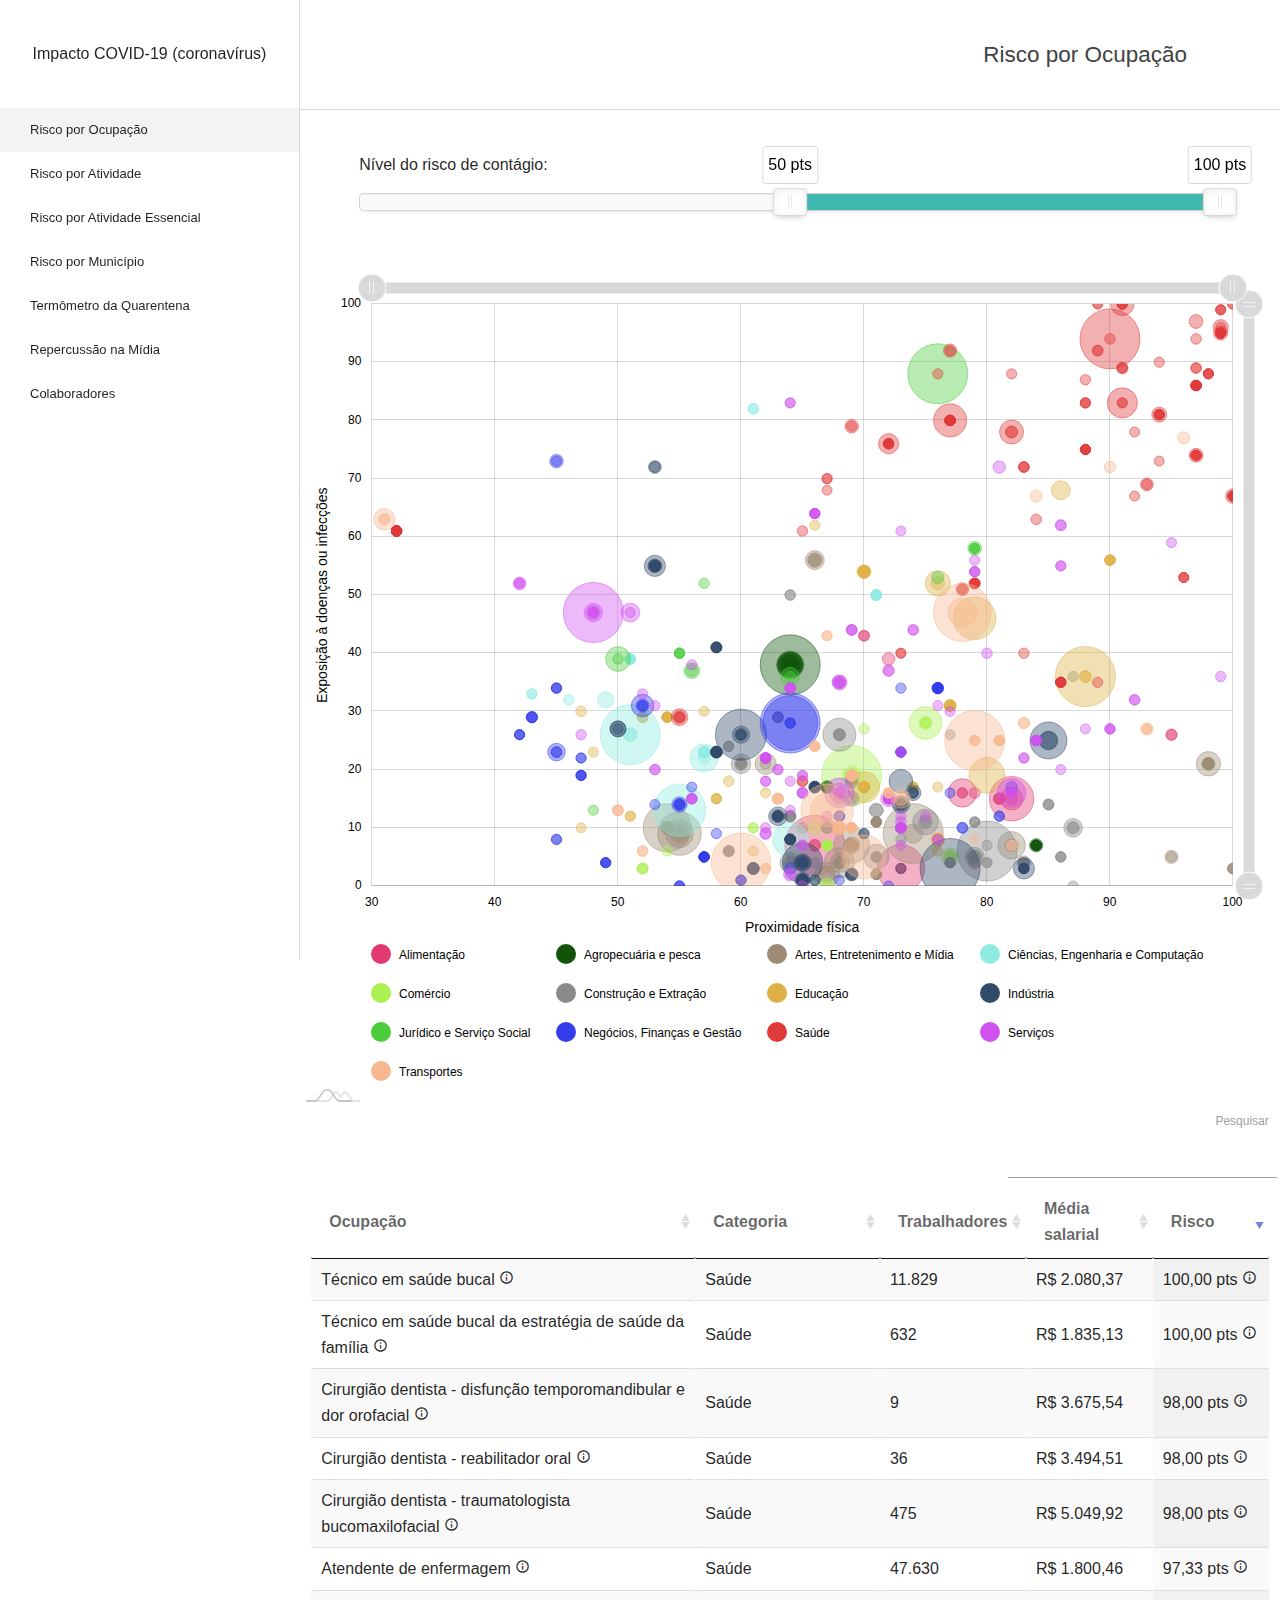
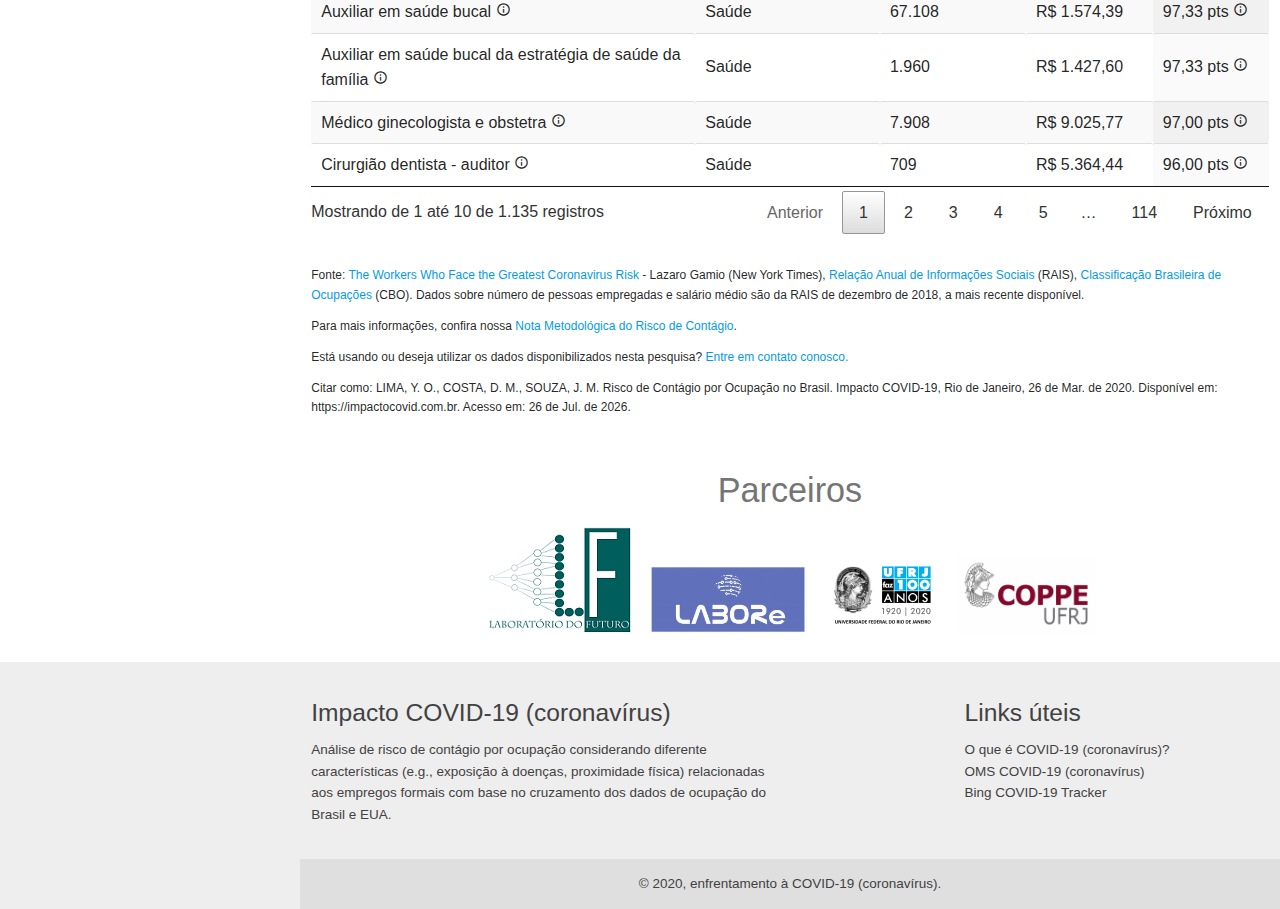
==== commit 3cb9e2ad: "Adicionado risco por atividade essencial e reorganização da página." ====
--- a/index.html
+++ b/index.html
@@ -68,6 +68,9 @@
                     <a href="/atividade.html" class="waves-effect waves-teal">Risco por Atividade</a>
                 </li>
                 <li class="bold">
+                    <a href="/atividade-essencial.html" class="waves-effect waves-teal">Risco por Atividade Essencial</a>
+                </li>
+                <li class="bold">
                     <a href="/municipio.html" class="waves-effect waves-teal">Risco por Município</a>
                 </li>
                 <li class="bold">
@@ -94,7 +97,7 @@
                 </div>
             </div>
             <br />
-            <div id="chart-bubble-occupations"></div>
+            <div id="chart-occupations"></div>
             <div class="container">
                 <div class="row">
                     <div class="col s12">
--- a/css/application.css
+++ b/css/application.css
@@ -49,27 +49,27 @@
     margin: auto;
 }
 
-#chart-bubble-occupations {
+#chart-occupations {
 	width: 100%;
 	height: 850px;
 }
 
-#chart-bubble-activities {
+#chart-activities {
 	width: 100%;
 	height: 1120px;
 }
 
-#chart-map {
+#chart-essential-activities {
+	width: 100%;
+	height: 550px;
+}
+
+#chart-cities {
 	width: 100%;
 	height: 560px;
 }
 
-#chart-date-based {
-	width: 100%;
-	height: 500px;
-}
-
-#chart-map-legend-container {
+#chart-cities-legend-container {
 	width: 55px;
 	padding: 5px;
 	left: 10px !important;
@@ -83,18 +83,23 @@
 	border-radius: 5px;
 }
 
-#chart-map-type-container {
+#chart-cities-type-container {
 	left: 10px !important;
 	top: 10px !important;
 }
 
-#chart-map-type {
+#chart-cities-type {
 	display: block !important;
 }
 
-#chart-map-legend img {
+#chart-cities-legend img {
 	margin-top: 10px;
 	margin-bottom: 10px;
+}
+
+#chart-mobility {
+	width: 100%;
+	height: 500px;
 }
 
 #datatable_length {
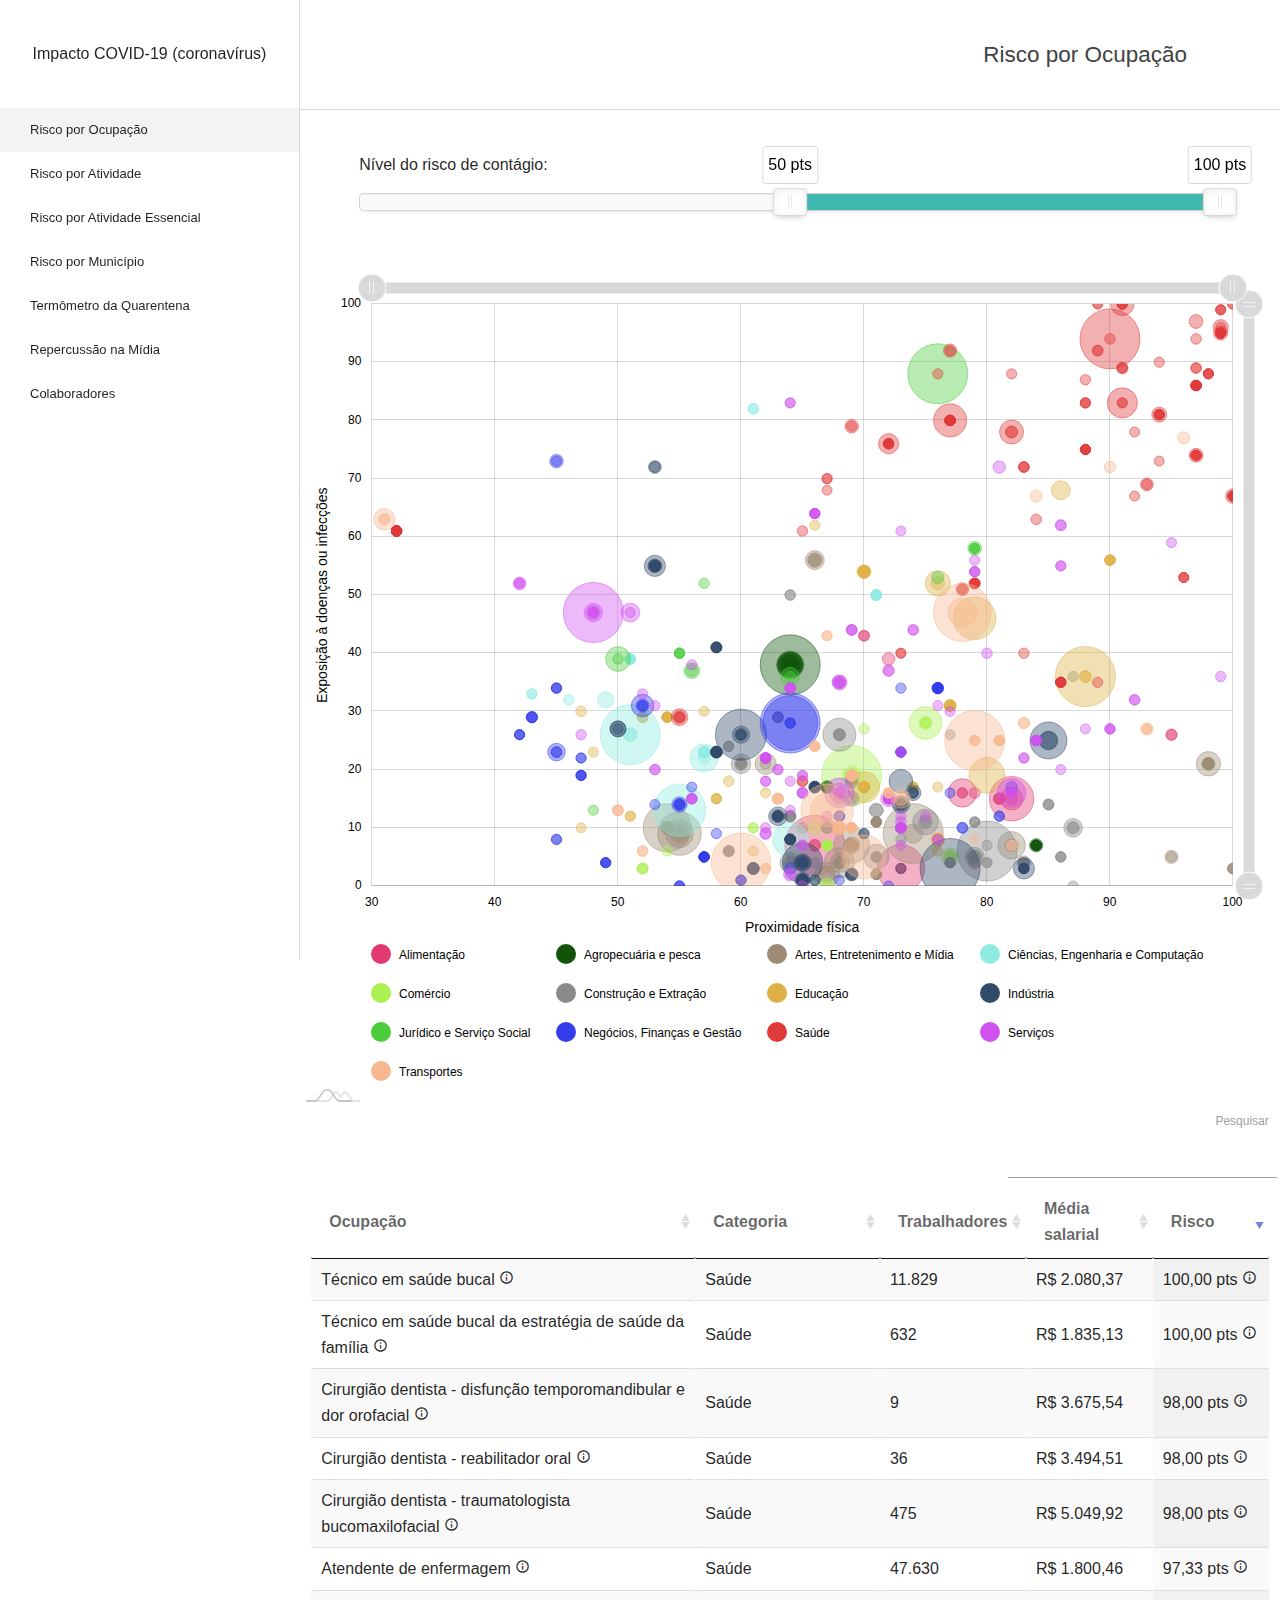
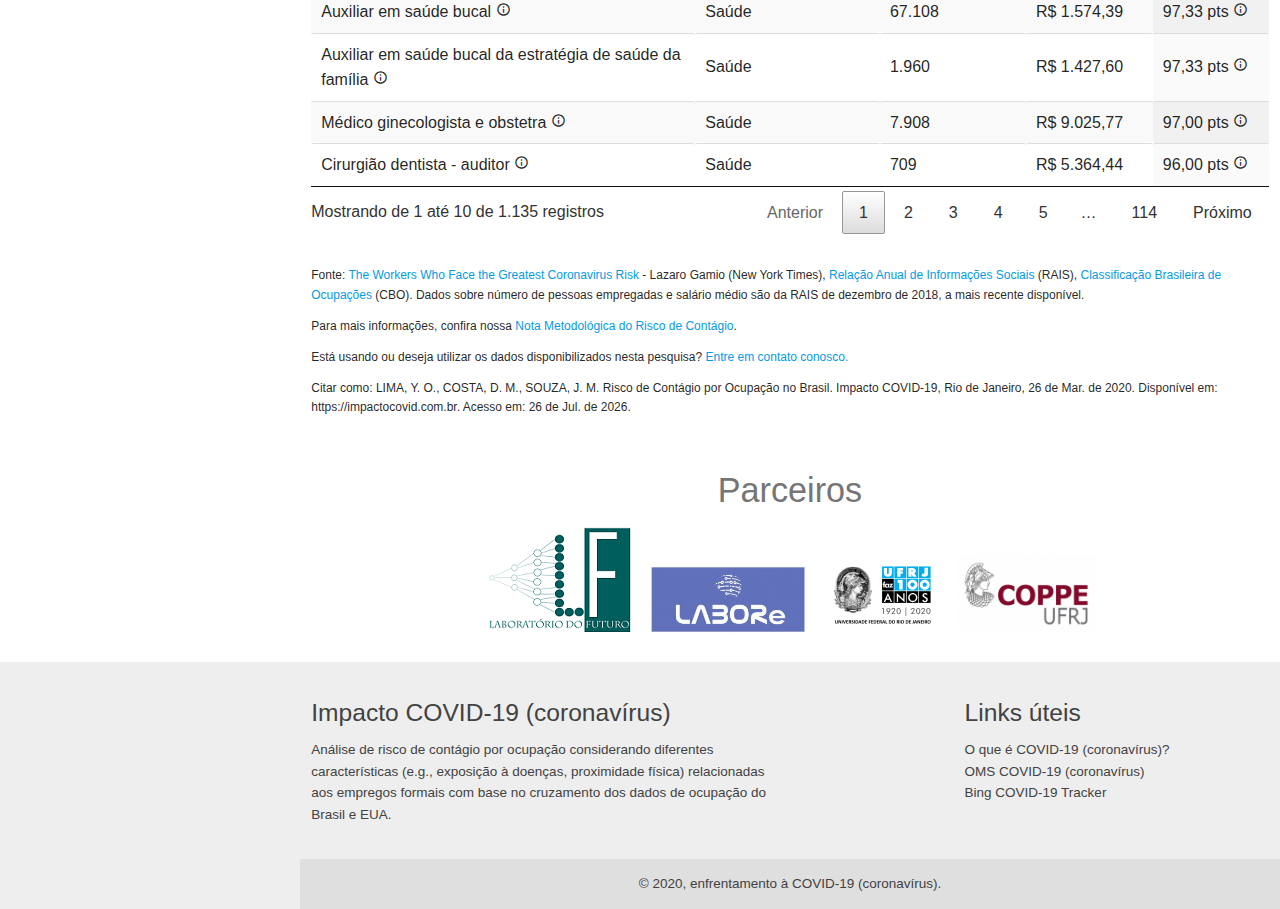
==== commit 2016ba7f: "Correção na descrição do projeto e atualização do readme.md" ====
--- a/index.html
+++ b/index.html
@@ -14,7 +14,7 @@
         <meta http-equiv="Content-Type" content="text/html; charset=utf-8">
         <meta name="viewport" content="width=device-width, initial-scale=1.0">
 
-        <meta name="description" content="Análise de risco de contágio por ocupação considerando diferente características (e.g., exposição à doenças, proximidade física) relacionadas aos empregos formais com base no cruzamento dos dados de ocupação do Brasil e EUA.">
+        <meta name="description" content="Análise de risco de contágio por ocupação considerando diferentes características (e.g., exposição à doenças, proximidade física) relacionadas aos empregos formais com base no cruzamento dos dados de ocupação do Brasil e EUA.">
         <meta name="keywords" content="covid-19, coronavírus, análise, risco, contágio, ocupação, emprego formal, exposição à doenças, proximidade física, contato com outras pessoas, Brasil, EUA, Estados Unidos">
         <meta name="robots" content="all" />
 
@@ -148,7 +148,7 @@
                 <div class="row">
                     <div class="col l6 s12">
                         <h5 class="grey-text text-darken-3">Impacto COVID-19 (coronavírus)</h5>
-                        <p class="grey-text text-darken-3">Análise de risco de contágio por ocupação considerando diferente características (e.g., exposição à doenças, proximidade física) relacionadas aos empregos formais com base no cruzamento dos dados de ocupação do Brasil e EUA.</p>
+                        <p class="grey-text text-darken-3">Análise de risco de contágio por ocupação considerando diferentes características (e.g., exposição à doenças, proximidade física) relacionadas aos empregos formais com base no cruzamento dos dados de ocupação do Brasil e EUA.</p>
                     </div>
                     <div class="col offset-l2 l4 s12">
                         <h5 class="grey-text text-darken-3">Links úteis</h5>
